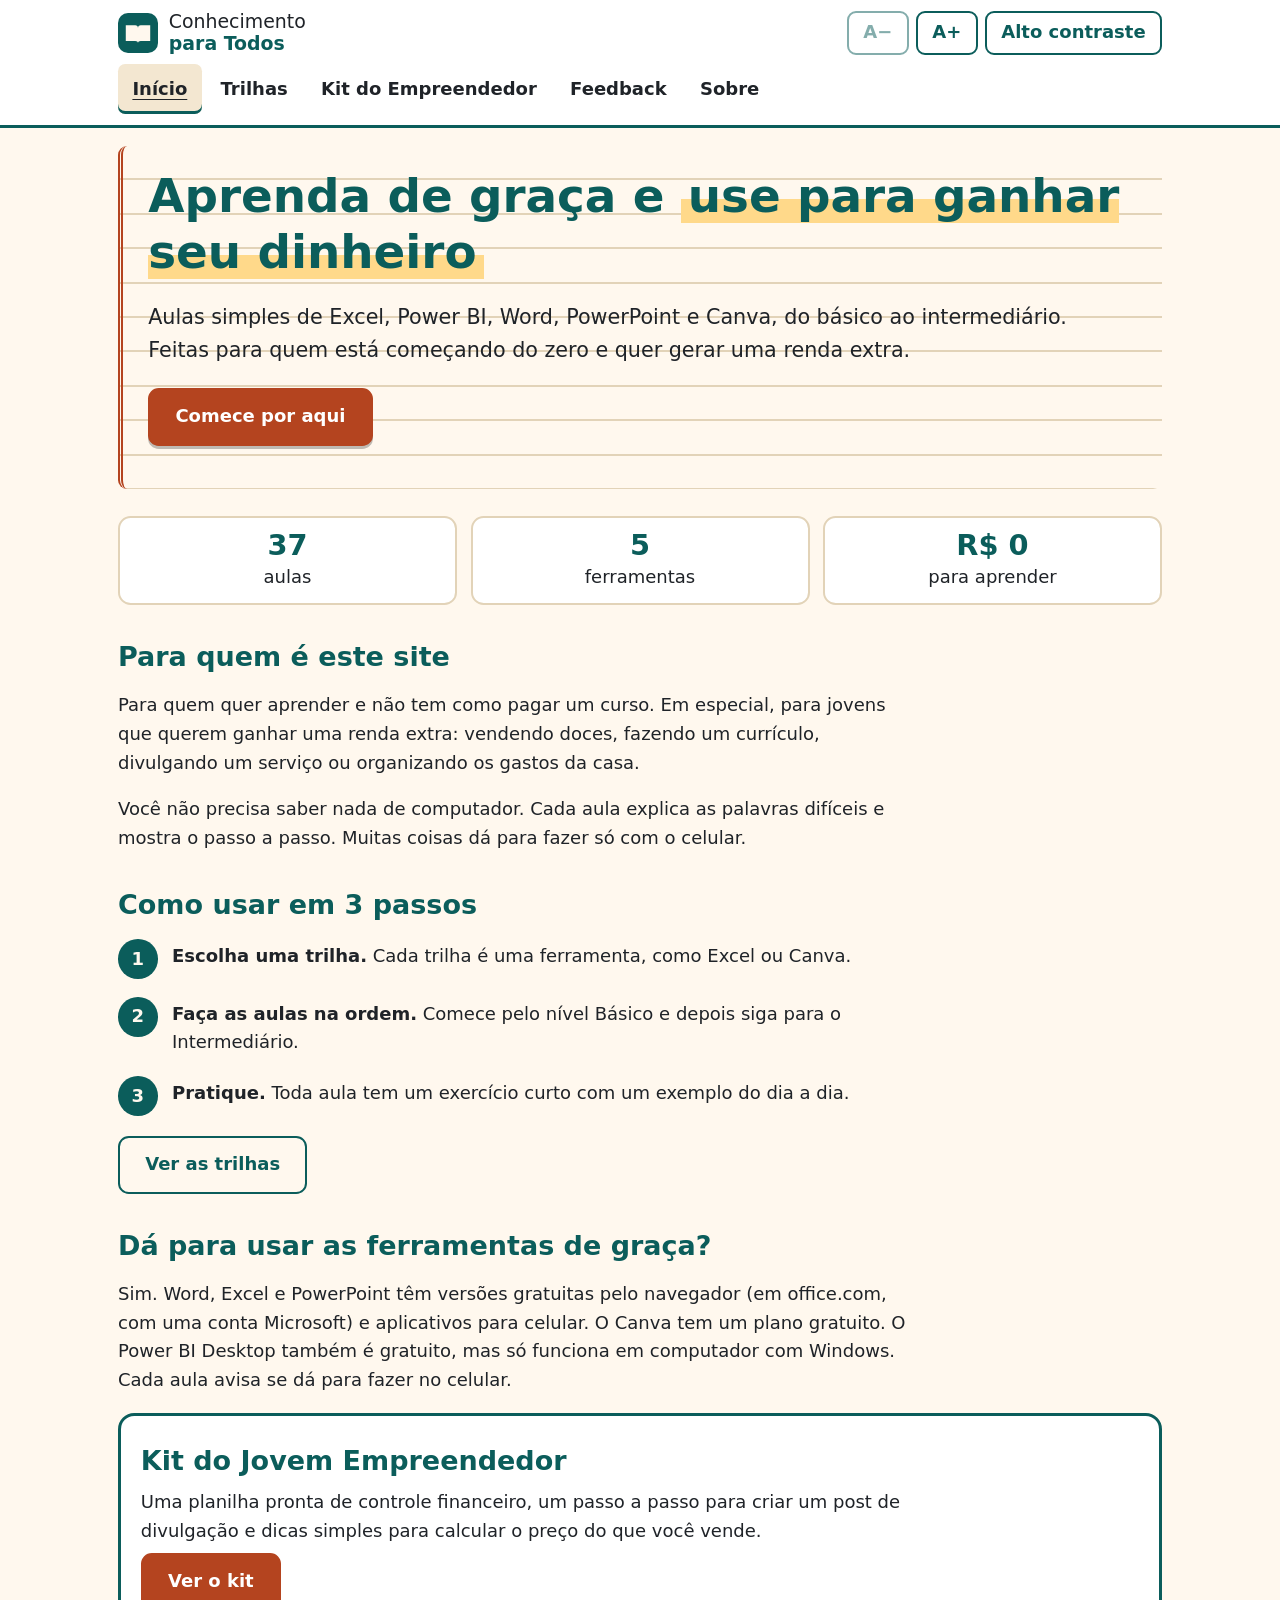
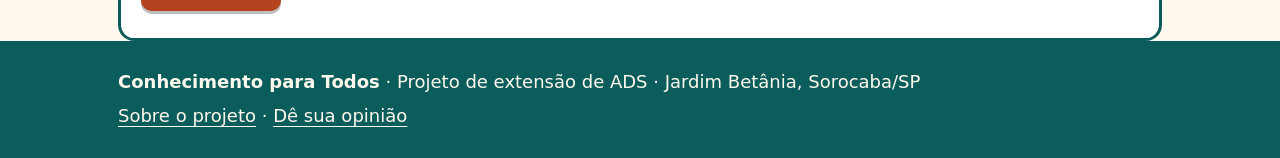
==== index.html @ 68d0511a "Cria a base do site: estilo, menu, acessibilidade e páginas iniciais Co-Authored-By: Claude Sonnet 5" ====
<!DOCTYPE html>
<html lang="pt-BR">
<head>
<meta charset="utf-8">
<meta name="viewport" content="width=device-width, initial-scale=1">
<link rel="icon" href="data:image/svg+xml,%3Csvg xmlns='http://www.w3.org/2000/svg' viewBox='0 0 100 100'%3E%3Ctext y='.9em' font-size='90'%3E%F0%9F%93%92%3C/text%3E%3C/svg%3E">
<link rel="stylesheet" href="css/style.css">
<script src="js/main.js"></script>
<title>Conhecimento para Todos: aulas grátis de Excel, Word, Canva e mais</title>
<meta name="description" content="Aulas gratuitas e em linguagem simples de Excel, Power BI, Word, PowerPoint e Canva para quem quer aprender e gerar renda extra.">
</head>
<body>
<a class="pular" href="#conteudo">Pular para o conteúdo</a>
<header class="topo">
  <div class="wrap topo-in">
    <a class="logo" href="index.html" aria-label="Conhecimento para Todos, página inicial">
      <svg width="40" height="40" viewBox="0 0 36 36" aria-hidden="true"><rect class="a" width="36" height="36" rx="9"/><path class="b" d="M7 11h8.5c1.6 0 2.5.9 2.5 2.4V27c0-1.2-.9-1.9-2.4-1.9H7zM29 11h-8.5C18.9 11 18 11.900 18 13.400V27c0-1.200.9-1.900 2.400-1.900H29z"/></svg>
      <span>Conhecimento <b>para Todos</b></span>
    </a>
    <button type="button" class="menu-btn" aria-expanded="false" aria-controls="menu">Menu</button>
    <div class="ajustes" role="group" aria-label="Ajustes de leitura">
      <button type="button" data-fonte="-" aria-label="Diminuir o tamanho da letra">A−</button>
      <button type="button" data-fonte="+" aria-label="Aumentar o tamanho da letra">A+</button>
      <button type="button" data-contraste aria-pressed="false">Alto contraste</button>
    </div>
    <nav id="menu" class="menu" aria-label="Principal">
      <ul>
        <li><a href="index.html" aria-current="page">Início</a></li>
        <li><a href="trilhas.html">Trilhas</a></li>
        <li><a href="kit-empreendedor.html">Kit do Empreendedor</a></li>
        <li><a href="feedback.html">Feedback</a></li>
        <li><a href="sobre.html">Sobre</a></li>
      </ul>
    </nav>
  </div>
</header>
<main id="conteudo" class="wrap">
  <section class="heroi">
    <h1>Aprenda de graça e <span class="marca">use para ganhar seu dinheiro</span></h1>
    <p class="lead">Aulas simples de Excel, Power BI, Word, PowerPoint e Canva, do básico ao intermediário. Feitas para quem está começando do zero e quer gerar uma renda extra.</p>
    <p><a class="btn" href="trilhas.html">Comece por aqui</a></p>
  </section>

  <ul class="numeros">
    <li><strong>37</strong> aulas</li>
    <li><strong>5</strong> ferramentas</li>
    <li><strong>R$ 0</strong> para aprender</li>
  </ul>

  <section>
    <h2>Para quem é este site</h2>
    <p>Para quem quer aprender e não tem como pagar um curso. Em especial, para jovens que querem ganhar uma renda extra: vendendo doces, fazendo um currículo, divulgando um serviço ou organizando os gastos da casa.</p>
    <p>Você não precisa saber nada de computador. Cada aula explica as palavras difíceis e mostra o passo a passo. Muitas coisas dá para fazer só com o celular.</p>
  </section>

  <section>
    <h2>Como usar em 3 passos</h2>
    <ol class="passos">
      <li><strong>Escolha uma trilha.</strong> Cada trilha é uma ferramenta, como Excel ou Canva.</li>
      <li><strong>Faça as aulas na ordem.</strong> Comece pelo nível Básico e depois siga para o Intermediário.</li>
      <li><strong>Pratique.</strong> Toda aula tem um exercício curto com um exemplo do dia a dia.</li>
    </ol>
    <p><a class="btn btn-sec" href="trilhas.html">Ver as trilhas</a></p>
  </section>

  <section>
    <h2>Dá para usar as ferramentas de graça?</h2>
    <p>Sim. Word, Excel e PowerPoint têm versões gratuitas pelo navegador (em office.com, com uma conta Microsoft) e aplicativos para celular. O Canva tem um plano gratuito. O Power BI Desktop também é gratuito, mas só funciona em computador com Windows. Cada aula avisa se dá para fazer no celular.</p>
  </section>

  <section class="cartao destaque">
    <h2>Kit do Jovem Empreendedor</h2>
    <p>Uma planilha pronta de controle financeiro, um passo a passo para criar um post de divulgação e dicas simples para calcular o preço do que você vende.</p>
    <p><a class="btn" href="kit-empreendedor.html">Ver o kit</a></p>
  </section>
</main>
<footer class="rodape">
  <div class="wrap">
    <p><strong>Conhecimento para Todos</strong> · Projeto de extensão de ADS · Jardim Betânia, Sorocaba/SP</p>
    <p><a href="sobre.html">Sobre o projeto</a> · <a href="feedback.html">Dê sua opinião</a></p>
  </div>
</footer>
</body>
</html>
---- css/style.css ----
/* Conhecimento para Todos — estilo "caderno de bairro" */
:root {
  --fundo: #FFF8EE; --texto: #1F2328; --suave: #4A4640;
  --verde: #0B5D5B; --laranja: #B4441F; --btn-texto: #fff;
  --cartao: #fff; --borda: #E2D3B8; --faixa: #F3E7D1; --foco: #1A4FD6;
  --excel: #1D6F42; --powerbi: #8A6100; --word: #2B579A; --powerpoint: #B7472A; --canva: #6A3FB5;
}
/* Alto contraste: fundo preto, texto branco, destaques em amarelo */
html.alto {
  --fundo: #000; --texto: #fff; --suave: #fff; --verde: #FFE600; --laranja: #FFE600;
  --btn-texto: #000; --cartao: #000; --borda: #fff; --faixa: #000; --foco: #FFE600;
  --excel: #FFE600; --powerbi: #FFE600; --word: #FFE600; --powerpoint: #FFE600; --canva: #FFE600;
}
* { box-sizing: border-box; }
html { font-size: 18px; -webkit-text-size-adjust: 100%; }
html.f1 { font-size: 20.7px; }
html.f2 { font-size: 23.4px; }
body { margin: 0; background: var(--fundo); color: var(--texto); line-height: 1.6;
  font-family: system-ui, "Segoe UI", Roboto, Arial, sans-serif; }
.wrap { max-width: 60rem; margin: 0 auto; padding: 0 1rem; }
main { padding-bottom: 3rem; }
main p, main li { max-width: 70ch; }
h1, h2, h3, h4 { color: var(--verde); line-height: 1.2; }
h1 { font-size: 2rem; margin: 1.5rem 0 .75rem; }
h2 { font-size: 1.5rem; margin: 2rem 0 .6rem; }
h3 { font-size: 1.25rem; margin: 0 0 .5rem; }
h4 { font-size: 1.05rem; margin: 1.1rem 0 .3rem; }
a { color: var(--verde); text-decoration-thickness: 2px; text-underline-offset: .2em; }
html.alto a { text-decoration: underline; }
:focus-visible { outline: 3px solid var(--foco); outline-offset: 3px; }
.lead { font-size: 1.15rem; }
.suave { color: var(--suave); }

/* Pular para o conteúdo */
.pular { position: absolute; left: .5rem; top: -5rem; z-index: 10; padding: .7rem 1rem;
  background: var(--laranja); color: var(--btn-texto); border-radius: .4rem; font-weight: 700; }
.pular:focus { top: .5rem; }

/* Topo e menu */
.topo { background: var(--cartao); border-bottom: 3px solid var(--verde); }
.topo-in { display: flex; flex-wrap: wrap; align-items: center; gap: .5rem 1rem; padding-top: .6rem; padding-bottom: .6rem; }
.logo { display: flex; align-items: center; gap: .6rem; color: var(--texto); text-decoration: none; font-size: 1.05rem; line-height: 1.15; margin-right: auto; }
.logo b { display: block; color: var(--verde); }
.logo .a { fill: var(--verde); }
.logo .b { fill: var(--fundo); }
.menu-btn { display: none; }
.menu { order: 4; width: 100%; }
.menu ul { list-style: none; margin: 0; padding: 0; display: flex; flex-direction: column; }
.menu a { display: block; padding: .6rem .8rem; min-height: 44px; color: var(--texto); font-weight: 600; text-decoration: none; border-radius: .4rem; }
.menu a:hover { background: var(--faixa); }
.menu a[aria-current="page"] { box-shadow: inset 0 -3px var(--verde); background: var(--faixa); text-decoration: underline; }
html.js .menu-btn { display: inline-flex; }
html.js .menu { display: none; }
html.js .menu.aberto { display: block; }
html:not(.js) .ajustes { display: none; }
.ajustes { display: flex; gap: .4rem; flex-wrap: wrap; }
.menu-btn, .ajustes button { min-height: 44px; min-width: 44px; padding: .3rem .8rem; font: inherit; font-weight: 700;
  background: var(--cartao); color: var(--verde); border: 2px solid var(--verde); border-radius: .5rem; cursor: pointer; align-items: center; justify-content: center; }
.ajustes button[aria-pressed="true"] { background: var(--verde); color: var(--fundo); }
[aria-disabled="true"] { opacity: .5; cursor: not-allowed; }
@media (min-width: 48rem) {
  html.js .menu-btn { display: none; }
  html.js .menu, html.js .menu.aberto { display: block; }
  .menu ul { flex-direction: row; flex-wrap: wrap; gap: .25rem; }
  h1 { font-size: 2.6rem; }
}

/* Botões */
.btn { display: inline-flex; align-items: center; justify-content: center; min-height: 44px; padding: .7rem 1.4rem;
  font: inherit; font-weight: 700; text-decoration: none; cursor: pointer; border-radius: .6rem;
  background: var(--laranja); color: var(--btn-texto); border: 2px solid var(--laranja); box-shadow: 0 3px 0 rgba(0,0,0,.25); }
.btn:hover { transform: translateY(-1px); }
.btn-sec { background: transparent; color: var(--verde); border-color: var(--verde); box-shadow: none; }

/* Início: "capa de caderno" */
.heroi { margin: 1rem 0 1.5rem; padding: 1.2rem 1rem 1.4rem 1.4rem; border-left: .3rem double var(--laranja); border-radius: .5rem;
  background: repeating-linear-gradient(to bottom, transparent 0 1.8rem, var(--borda) 1.8rem calc(1.8rem + 2px)); }
html.alto .heroi { background: none; }
.heroi h1 { margin-top: 0; }
.marca { background: linear-gradient(transparent 55%, #FFD98A 55%); padding: 0 .15em; }
html.alto .marca { background: none; text-decoration: underline; }
.numeros { list-style: none; padding: 0; margin: 0 0 1rem; display: grid; gap: .75rem; grid-template-columns: repeat(3, 1fr); }
.numeros li { text-align: center; background: var(--cartao); border: 2px solid var(--borda); border-radius: .7rem; padding: .6rem .3rem; }
.numeros strong { display: block; font-size: 1.6rem; color: var(--verde); line-height: 1.2; }

/* Cartões e grade */
.grade { display: grid; gap: 1rem; grid-template-columns: 1fr; padding: 0; list-style: none; }
@media (min-width: 48rem) { .grade { grid-template-columns: repeat(2, 1fr); } }
.cartao { position: relative; background: var(--cartao); border: 2px solid var(--borda); border-radius: .9rem; padding: 1.1rem; }
.cartao:hover, .cartao:focus-within { border-color: var(--verde); }
.cartao h2, .cartao h3 { margin-top: .5rem; }
.cartao p { margin: .4rem 0; }
.cartao-link::after { content: ""; position: absolute; inset: 0; }
.destaque { border-color: var(--verde); border-width: 3px; }
.selo { display: inline-grid; place-items: center; width: 3rem; height: 3rem; border-radius: .8rem; background: var(--c);
  color: #fff; font-weight: 800; font-size: 1.3rem; }
html.alto .selo { color: #000; }
.selo.excel { --c: var(--excel); } .selo.powerbi { --c: var(--powerbi); } .selo.word { --c: var(--word); }
.selo.powerpoint { --c: var(--powerpoint); } .selo.canva { --c: var(--canva); }
.etiqueta { display: inline-block; padding: .1rem .7rem; border-radius: 2rem; background: var(--faixa);
  border: 1px solid var(--borda); font-size: .85rem; font-weight: 700; color: var(--texto); }
html.alto .etiqueta { border-color: #fff; }

/* Passo a passo com círculos numerados */
.passos { list-style: none; padding: 0; counter-reset: p; }
.passos li { counter-increment: p; position: relative; margin: .9rem 0; padding: .15rem 0 .15rem 3rem; min-height: 2.3rem; }
.passos li::before { content: counter(p); position: absolute; left: 0; top: 0; width: 2.2rem; height: 2.2rem; display: grid;
  place-items: center; border-radius: 50%; background: var(--verde); color: var(--fundo); font-weight: 800; }

/* Aulas */
.sumario { background: var(--cartao); border: 2px solid var(--borda); border-radius: .9rem; padding: .5rem 1.2rem 1rem; }
.sumario h2 { margin-top: .8rem; }
.sumario ul { margin: .3rem 0; padding-left: 1.2rem; }
.sumario a { display: inline-block; padding: .25rem 0; }
.aula { background: var(--cartao); border: 2px solid var(--borda); border-radius: .9rem; padding: 1rem 1.1rem; margin: 1.5rem 0; scroll-margin-top: 1rem; }
.aula > :first-child { margin-top: 0; }
.caixa { border: 1px solid var(--borda); border-left: .5rem solid var(--c, var(--verde)); border-radius: .5rem; padding: .7rem 1rem; margin: 1rem 0; background: var(--fundo); }
.caixa > :first-child { margin-top: 0; } .caixa > :last-child { margin-bottom: 0; }
.caixa h4 { margin: 0 0 .3rem; }
.dica { --c: #B7791F; } .pratique { --c: var(--laranja); } .celular { --c: #2B579A; }
html.alto .caixa { --c: #FFE600; }
.copiar { display: inline-block; min-height: 44px; padding: .6rem 0; font-size: .95rem; }
.tabela-wrap { overflow-x: auto; margin: .8rem 0; }
table { border-collapse: collapse; min-width: 18rem; }
th, td { border: 1px solid var(--borda); padding: .35rem .7rem; text-align: left; }
th { background: var(--faixa); }
code { background: var(--faixa); padding: .05rem .35rem; border-radius: .3rem; font-size: .95em; }

/* Rodapé */
.rodape { background: var(--verde); color: var(--fundo); padding: 1.2rem 0; }
.rodape p { margin: .3rem 0; }
.rodape a { color: inherit; text-decoration: underline; }

@media (prefers-reduced-motion: reduce) {
  * { transition: none !important; animation: none !important; scroll-behavior: auto !important; }
  .btn:hover { transform: none; }
}
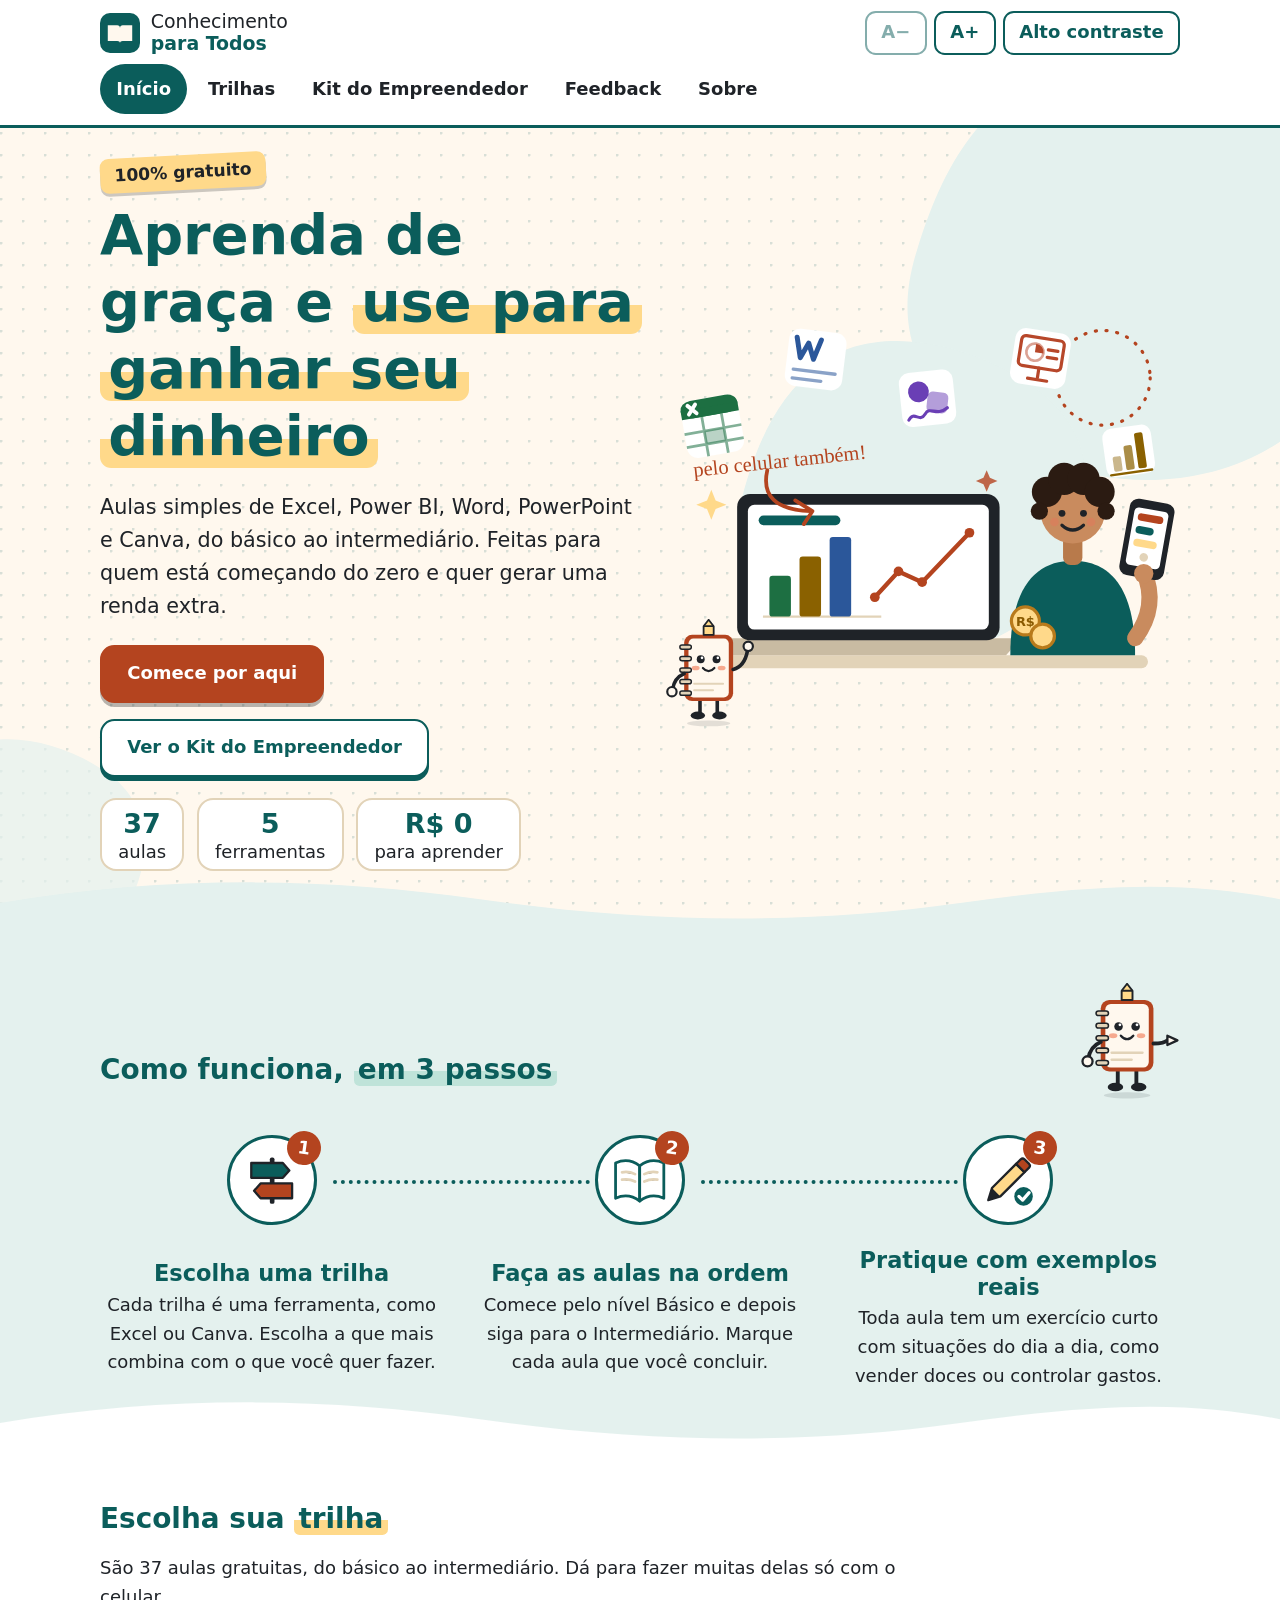
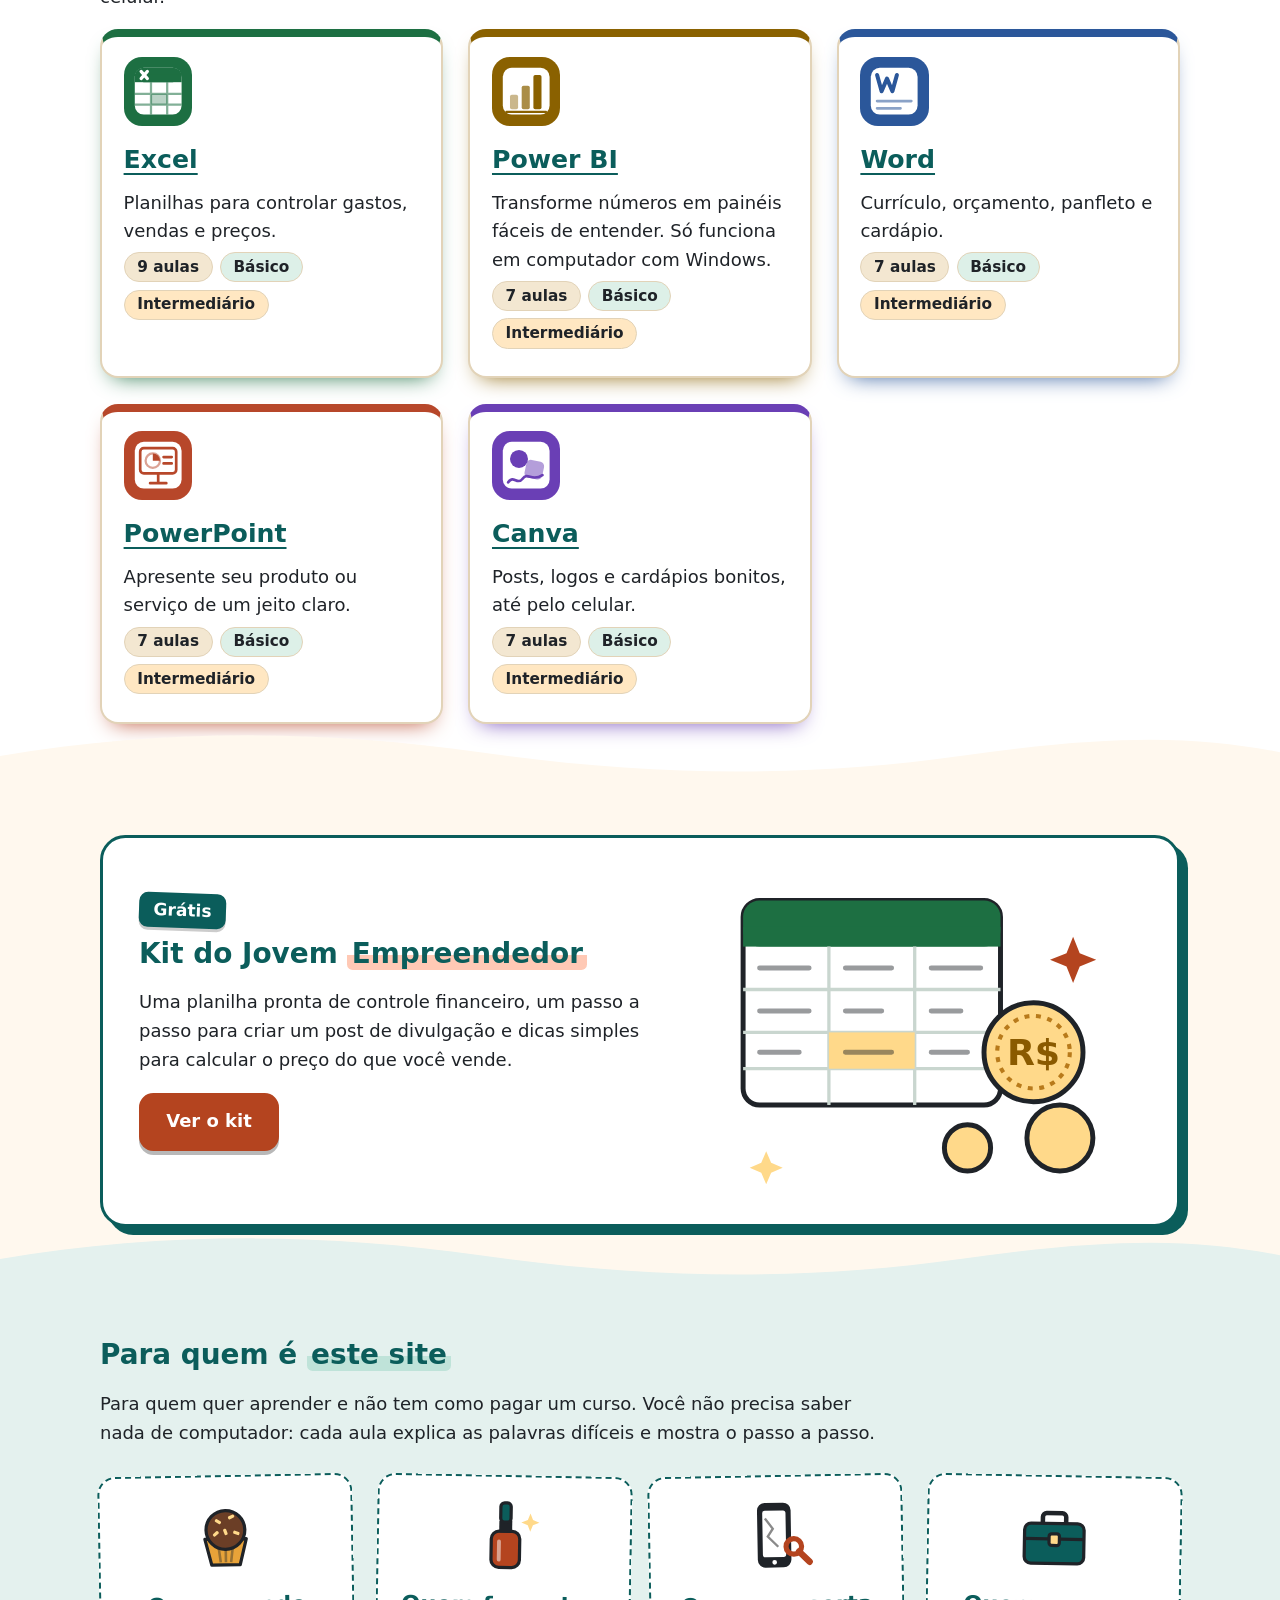
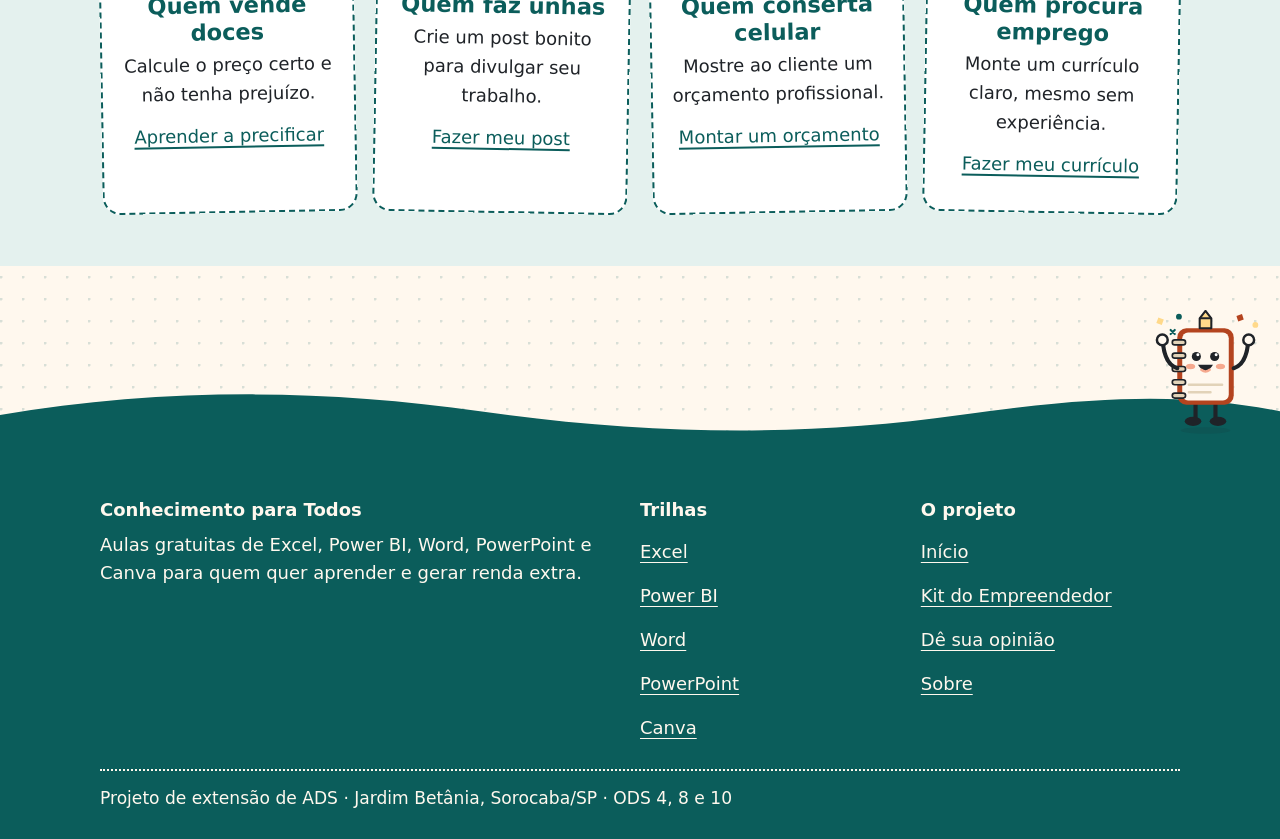
==== commit 1ee13fe3: "Melhora o visual da página inicial Novo sistema visual (papel pontilhado, ondas, marca-texto, adesiv" ====
--- a/index.html
+++ b/index.html
@@ -10,11 +10,46 @@
 <meta name="description" content="Aulas gratuitas e em linguagem simples de Excel, Power BI, Word, PowerPoint e Canva para quem quer aprender e gerar renda extra.">
 </head>
 <body>
+<svg width="0" height="0" style="position:absolute" aria-hidden="true" focusable="false"><defs>
+<g id="m-corpo"><ellipse cx="62" cy="145" rx="30" ry="4" fill="#1F2328" opacity=".12"/>
+<path d="M50 112v20M74 112v20" stroke="#1F2328" stroke-width="5" stroke-linecap="round"/><ellipse cx="47" cy="134" rx="10" ry="5.500" fill="#1F2328"/><ellipse cx="77" cy="134" rx="10" ry="5.500" fill="#1F2328"/>
+<rect x="28" y="22" width="68" height="92" rx="11" fill="#B4441F"/><rect x="34" y="27" width="56" height="82" rx="7" fill="#FFF8EE"/>
+<g fill="#E2D3B8" stroke="#1F2328" stroke-width="2"><rect x="22" y="36" width="16" height="6" rx="3"/><rect x="22" y="52" width="16" height="6" rx="3"/><rect x="22" y="68" width="16" height="6" rx="3"/><rect x="22" y="84" width="16" height="6" rx="3"/><rect x="22" y="100" width="16" height="6" rx="3"/></g>
+<circle cx="51" cy="56" r="5.500" fill="#1F2328"/><circle cx="73" cy="56" r="5.500" fill="#1F2328"/><circle cx="52.800" cy="54" r="1.800" fill="#fff"/><circle cx="74.800" cy="54" r="1.800" fill="#fff"/>
+<ellipse cx="44" cy="68" rx="5.500" ry="3.200" fill="#F6A98E"/><ellipse cx="80" cy="68" rx="5.500" ry="3.200" fill="#F6A98E"/>
+<path d="M42 90h40M42 99h26" stroke="#E2D3B8" stroke-width="3" stroke-linecap="round"/>
+<path d="M55 22V10l7-9 7 9v12z" fill="#FFD98A" stroke="#1F2328" stroke-width="2.500" stroke-linejoin="round"/><path d="M55 10h14" stroke="#1F2328" stroke-width="2.500"/></g>
+<symbol id="mascote-acena" viewBox="0 0 130 150"><use href="#m-corpo"/><path d="M54 68q8 9 16 0" stroke="#1F2328" stroke-width="3" fill="none" stroke-linecap="round"/>
+<path d="M28 76q-14 6-16 22" stroke="#1F2328" stroke-width="5" fill="none" stroke-linecap="round"/><circle cx="11" cy="101" r="6.500" fill="#FFF8EE" stroke="#1F2328" stroke-width="3"/>
+<g class="braco-acena"><path d="M96 70q16-4 20-26" stroke="#1F2328" stroke-width="5" fill="none" stroke-linecap="round"/><circle cx="117" cy="38" r="6.500" fill="#FFF8EE" stroke="#1F2328" stroke-width="3"/></g></symbol>
+<symbol id="mascote-aponta" viewBox="0 0 130 150"><use href="#m-corpo"/><path d="M54 68q8 9 16 0" stroke="#1F2328" stroke-width="3" fill="none" stroke-linecap="round"/>
+<path d="M28 76q-14 6-16 22" stroke="#1F2328" stroke-width="5" fill="none" stroke-linecap="round"/><circle cx="11" cy="101" r="6.500" fill="#FFF8EE" stroke="#1F2328" stroke-width="3"/>
+<path d="M96 78q14 0 18-4" stroke="#1F2328" stroke-width="5" fill="none" stroke-linecap="round"/><path d="M114 68l13 6-13 6z" fill="#FFF8EE" stroke="#1F2328" stroke-width="3" stroke-linejoin="round"/></symbol>
+<symbol id="mascote-comemora" viewBox="0 0 130 150"><use href="#m-corpo"/><path d="M53 66q9 15 18 0z" fill="#1F2328"/><path d="M57 72q5 4 10 0" stroke="#F6A98E" stroke-width="3" fill="none" stroke-linecap="round"/>
+<path d="M28 70q-14-4-17-28" stroke="#1F2328" stroke-width="5" fill="none" stroke-linecap="round"/><circle cx="10" cy="36" r="6.500" fill="#FFF8EE" stroke="#1F2328" stroke-width="3"/><path d="M96 70q14-4 17-28" stroke="#1F2328" stroke-width="5" fill="none" stroke-linecap="round"/><circle cx="114" cy="36" r="6.500" fill="#FFF8EE" stroke="#1F2328" stroke-width="3"/>
+<rect x="4" y="10" width="7" height="7" fill="#FFD98A" transform="rotate(20 7 13)"/><circle cx="30" cy="8" r="3.500" fill="#0B5D5B"/><rect x="100" y="6" width="7" height="7" fill="#B4441F" transform="rotate(-18 103 9)"/><circle cx="122" cy="18" r="3.500" fill="#FFD98A"/><path d="M20 24l5 5M25 24l-5 5" stroke="#0B5D5B" stroke-width="2.500" stroke-linecap="round"/></symbol>
+<symbol id="onda" viewBox="0 0 1440 48" preserveAspectRatio="none"><path d="M0 24C180 -4 360 -4 540 20s360 28 540 4 270-20 360-4V48H0z"/></symbol>
+<symbol id="blob" viewBox="0 0 200 200"><path d="M44 22c30-24 84-12 118 14s30 70 8 104-72 44-112 28S-8 128 6 84C14 58 24 38 44 22z"/></symbol>
+<symbol id="seta" viewBox="0 0 24 40"><path d="M12 3v28M4 24l8 10 8-10" fill="none" stroke="currentColor" stroke-width="4" stroke-linecap="round" stroke-linejoin="round"/></symbol>
+<symbol id="ferr-excel" viewBox="0 0 64 64"><rect x="6" y="6" width="52" height="52" rx="10" fill="#fff"/><rect x="6" y="6" width="52" height="16" rx="10" style="fill:var(--c)"/><rect x="6" y="14" width="52" height="8" style="fill:var(--c)"/><path d="M24 22v36M42 22v36M6 35h52M6 47h52" fill="none" style="stroke:var(--c)" stroke-width="2.500" opacity=".55"/><rect x="24" y="35" width="18" height="12" style="fill:var(--c)" opacity=".3"/><path d="M13 10l7 8M20 10l-7 8" stroke="#fff" stroke-width="3.500" stroke-linecap="round"/></symbol>
+<symbol id="ferr-powerbi" viewBox="0 0 64 64"><rect x="6" y="6" width="52" height="52" rx="10" fill="#fff"/><rect x="14" y="36" width="9" height="16" rx="2" style="fill:var(--c)" opacity=".45"/><rect x="27" y="26" width="9" height="26" rx="2" style="fill:var(--c)" opacity=".72"/><rect x="40" y="14" width="9" height="38" rx="2" style="fill:var(--c)"/><path d="M10 55h44" style="stroke:var(--c)" stroke-width="2.500" stroke-linecap="round"/></symbol>
+<symbol id="ferr-word" viewBox="0 0 64 64"><rect x="6" y="6" width="52" height="52" rx="10" fill="#fff"/><path d="M13 14l5 18 6-14 6 14 5-18" fill="none" style="stroke:var(--c)" stroke-width="4.500" stroke-linecap="round" stroke-linejoin="round" transform="translate(0 0)"/><path d="M13 43h38M13 51h26" style="stroke:var(--c)" stroke-width="3" stroke-linecap="round" opacity=".55"/></symbol>
+<symbol id="ferr-powerpoint" viewBox="0 0 64 64"><rect x="6" y="6" width="52" height="52" rx="10" fill="#fff"/><rect x="12" y="13" width="40" height="28" rx="4" fill="none" style="stroke:var(--c)" stroke-width="3"/><circle cx="26" cy="27" r="8" fill="none" style="stroke:var(--c)" stroke-width="2.500" opacity=".5"/><path d="M26 27V19a8 8 0 0 1 8 8z" style="fill:var(--c)"/><path d="M38 23h9M38 30h9" style="stroke:var(--c)" stroke-width="3" stroke-linecap="round"/><path d="M32 41v9M23 52h18" style="stroke:var(--c)" stroke-width="3" stroke-linecap="round"/></symbol>
+<symbol id="ferr-canva" viewBox="0 0 64 64"><rect x="6" y="6" width="52" height="52" rx="10" fill="#fff"/><circle cx="24" cy="25" r="10" style="fill:var(--c)"/><rect x="31" y="27" width="20" height="20" rx="5" style="fill:var(--c)" opacity=".5" transform="rotate(12 41 37)"/><path d="M12 51c6-9 10 4 16-4s10 4 22-4" fill="none" style="stroke:var(--c)" stroke-width="3" stroke-linecap="round"/></symbol>
+<symbol id="perfil-doces" viewBox="0 0 64 64"><path d="M16 34h32l-5 20H21z" fill="#E8A33A" stroke="#1F2328" stroke-width="2.500" stroke-linejoin="round"/><path d="M26 36l2 16M32 36v16M38 36l-2 16" stroke="#1F2328" stroke-width="2" opacity=".4"/><circle cx="32" cy="27" r="15" fill="#6B3E26" stroke="#1F2328" stroke-width="2.500"/><g fill="#FFD98A"><rect x="24" y="19" width="5" height="2.500" rx="1" transform="rotate(30 26 20)"/><rect x="34" y="16" width="5" height="2.500" rx="1" transform="rotate(-25 36 17)"/><rect x="30" y="27" width="5" height="2.500" rx="1" transform="rotate(70 32 28)"/><rect x="22" y="29" width="5" height="2.500" rx="1" transform="rotate(-40 24 30)"/><rect x="38" y="28" width="5" height="2.500" rx="1" transform="rotate(20 40 29)"/></g></symbol>
+<symbol id="perfil-unhas" viewBox="0 0 64 64"><rect x="22" y="28" width="22" height="28" rx="6" fill="#B4441F" stroke="#1F2328" stroke-width="2.500"/><rect x="28" y="20" width="10" height="9" fill="#1F2328"/><rect x="29" y="6" width="8" height="15" rx="3" fill="#0B5D5B" stroke="#1F2328" stroke-width="2.500"/><path d="M28 36v14" stroke="#fff" stroke-width="3" stroke-linecap="round" opacity=".5"/><path d="M52 14l2 5 5 2-5 2-2 5-2-5-5-2 5-2z" fill="#FFD98A"/></symbol>
+<symbol id="perfil-celular" viewBox="0 0 64 64"><rect x="18" y="6" width="26" height="50" rx="6" fill="#1F2328"/><rect x="22" y="12" width="18" height="36" rx="2" fill="#fff"/><path d="M24 18l6 8-4 6 8 8" stroke="#8A8A8A" stroke-width="1.800" fill="none"/><circle cx="31" cy="52" r="1.800" fill="#fff"/><circle cx="46" cy="40" r="6" fill="none" stroke="#B4441F" stroke-width="4"/><path d="M50 44l8 8" stroke="#B4441F" stroke-width="5" stroke-linecap="round"/></symbol>
+<symbol id="perfil-emprego" viewBox="0 0 64 64"><path d="M23 22v-5a3 3 0 0 1 3-3h12a3 3 0 0 1 3 3v5" fill="none" stroke="#1F2328" stroke-width="3.500"/><rect x="9" y="22" width="46" height="31" rx="5" fill="#0B5D5B" stroke="#1F2328" stroke-width="2.500"/><path d="M9 34h46" stroke="#1F2328" stroke-width="2.500"/><rect x="28" y="30" width="8" height="9" rx="2" fill="#FFD98A" stroke="#1F2328" stroke-width="2.500"/></symbol>
+<symbol id="passo-trilha" viewBox="0 0 64 64"><rect x="30" y="8" width="5" height="50" rx="2" fill="#1F2328"/><path d="M10 14h34l7 8-7 8H10z" fill="#0B5D5B" stroke="#1F2328" stroke-width="2.500" stroke-linejoin="round"/><path d="M54 36H20l-7 8 7 8h34z" fill="#B4441F" stroke="#1F2328" stroke-width="2.500" stroke-linejoin="round"/></symbol>
+<symbol id="passo-aula" viewBox="0 0 64 64"><path d="M6 14c9-4 18-3 26 3v38c-8-6-17-7-26-3z" fill="#fff" stroke="#0B5D5B" stroke-width="3" stroke-linejoin="round"/><path d="M58 14c-9-4-18-3-26 3v38c8-6 17-7 26-3z" fill="#fff" stroke="#0B5D5B" stroke-width="3" stroke-linejoin="round"/><path d="M13 24c5-1 10 0 14 2M13 32c5-1 10 0 14 2M37 26c4-2 9-3 14-2M37 34c4-2 9-3 14-2" stroke="#E2D3B8" stroke-width="3" stroke-linecap="round"/></symbol>
+<symbol id="passo-pratica" viewBox="0 0 64 64"><path d="M10 54l4-13L40 15l9 9-26 26z" fill="#FFD98A" stroke="#1F2328" stroke-width="2.500" stroke-linejoin="round"/><path d="M10 54l4-13 9 9z" fill="#1F2328"/><path d="M40 15l5-5a3 3 0 0 1 4 0l5 5a3 3 0 0 1 0 4l-5 5z" fill="#B4441F" stroke="#1F2328" stroke-width="2.500" stroke-linejoin="round"/><circle cx="48" cy="50" r="10" fill="#0B5D5B"/><path d="M43 50l4 4 7-8" fill="none" stroke="#fff" stroke-width="3.500" stroke-linecap="round" stroke-linejoin="round"/></symbol>
+<symbol id="i-baixar" viewBox="0 0 24 24"><path d="M12 3v12M6.500 10.500L12 16l5.500-5.500M4 20h16" fill="none" stroke="currentColor" stroke-width="2.600" stroke-linecap="round" stroke-linejoin="round"/></symbol>
+</defs></svg>
 <a class="pular" href="#conteudo">Pular para o conteúdo</a>
 <header class="topo">
   <div class="wrap topo-in">
     <a class="logo" href="index.html" aria-label="Conhecimento para Todos, página inicial">
-      <svg width="40" height="40" viewBox="0 0 36 36" aria-hidden="true"><rect class="a" width="36" height="36" rx="9"/><path class="b" d="M7 11h8.5c1.6 0 2.5.9 2.5 2.4V27c0-1.2-.9-1.9-2.4-1.9H7zM29 11h-8.5C18.9 11 18 11.900 18 13.400V27c0-1.200.9-1.900 2.400-1.900H29z"/></svg>
+      <svg width="40" height="40" viewBox="0 0 36 36" aria-hidden="true"><rect class="a" width="36" height="36" rx="9"/><path class="b" d="M7 11h8.5c1.6 0 2.5.9 2.5 2.4V27c0-1.2-.9-1.9-2.4-1.9H7zM29 11h-8.5C18.9 11 18 11.9 18 13.4V27c0-1.2.9-1.9 2.4-1.9H29z"/></svg>
       <span>Conhecimento <b>para Todos</b></span>
     </a>
     <button type="button" class="menu-btn" aria-expanded="false" aria-controls="menu">Menu</button>
@@ -34,50 +69,220 @@
     </nav>
   </div>
 </header>
-<main id="conteudo" class="wrap">
-  <section class="heroi">
-    <h1>Aprenda de graça e <span class="marca">use para ganhar seu dinheiro</span></h1>
-    <p class="lead">Aulas simples de Excel, Power BI, Word, PowerPoint e Canva, do básico ao intermediário. Feitas para quem está começando do zero e quer gerar uma renda extra.</p>
-    <p><a class="btn" href="trilhas.html">Comece por aqui</a></p>
-  </section>
-
-  <ul class="numeros">
-    <li><strong>37</strong> aulas</li>
-    <li><strong>5</strong> ferramentas</li>
-    <li><strong>R$ 0</strong> para aprender</li>
-  </ul>
-
-  <section>
-    <h2>Para quem é este site</h2>
-    <p>Para quem quer aprender e não tem como pagar um curso. Em especial, para jovens que querem ganhar uma renda extra: vendendo doces, fazendo um currículo, divulgando um serviço ou organizando os gastos da casa.</p>
-    <p>Você não precisa saber nada de computador. Cada aula explica as palavras difíceis e mostra o passo a passo. Muitas coisas dá para fazer só com o celular.</p>
-  </section>
-
-  <section>
-    <h2>Como usar em 3 passos</h2>
-    <ol class="passos">
-      <li><strong>Escolha uma trilha.</strong> Cada trilha é uma ferramenta, como Excel ou Canva.</li>
-      <li><strong>Faça as aulas na ordem.</strong> Comece pelo nível Básico e depois siga para o Intermediário.</li>
-      <li><strong>Pratique.</strong> Toda aula tem um exercício curto com um exemplo do dia a dia.</li>
-    </ol>
-    <p><a class="btn btn-sec" href="trilhas.html">Ver as trilhas</a></p>
-  </section>
-
-  <section>
-    <h2>Dá para usar as ferramentas de graça?</h2>
-    <p>Sim. Word, Excel e PowerPoint têm versões gratuitas pelo navegador (em office.com, com uma conta Microsoft) e aplicativos para celular. O Canva tem um plano gratuito. O Power BI Desktop também é gratuito, mas só funciona em computador com Windows. Cada aula avisa se dá para fazer no celular.</p>
-  </section>
-
-  <section class="cartao destaque">
-    <h2>Kit do Jovem Empreendedor</h2>
-    <p>Uma planilha pronta de controle financeiro, um passo a passo para criar um post de divulgação e dicas simples para calcular o preço do que você vende.</p>
-    <p><a class="btn" href="kit-empreendedor.html">Ver o kit</a></p>
-  </section>
+<main id="conteudo">
+
+  <section class="hero">
+    <svg class="blob deco" style="top:-5rem;right:-7rem;width:28rem;height:28rem" viewBox="0 0 200 200" aria-hidden="true"><use href="#blob"/></svg>
+    <svg class="blob deco" style="bottom:-4rem;left:-6rem;width:15rem;height:15rem;opacity:.7" viewBox="0 0 200 200" aria-hidden="true"><use href="#blob"/></svg>
+    <div class="wrap hero-in">
+      <div class="hero-texto">
+        <span class="adesivo">100% gratuito</span>
+        <h1>Aprenda de graça e <span class="marca">use para ganhar seu dinheiro</span></h1>
+        <p class="lead">Aulas simples de Excel, Power BI, Word, PowerPoint e Canva, do básico ao intermediário. Feitas para quem está começando do zero e quer gerar uma renda extra.</p>
+        <div class="botoes">
+          <a class="btn" href="trilhas.html">Comece por aqui</a>
+          <a class="btn btn-sec" href="kit-empreendedor.html">Ver o Kit do Empreendedor</a>
+        </div>
+        <ul class="numeros">
+          <li><strong>37</strong> aulas</li>
+          <li><strong>5</strong> ferramentas</li>
+          <li><strong>R$ 0</strong> para aprender</li>
+        </ul>
+      </div>
+      <div class="hero-arte">
+        <svg class="ilustra" viewBox="0 0 480 380" aria-hidden="true">
+          <use href="#blob" x="36" y="14" width="410" height="350" style="fill:#E4F1EE"/>
+          <circle cx="408" cy="64" r="44" fill="none" stroke="#B4441F" stroke-width="3" stroke-dasharray="1 9" stroke-linecap="round"/>
+          <rect x="30" y="322" width="420" height="12" rx="6" fill="#E2D3B8"/>
+          <!-- notebook com gráficos -->
+          <path d="M46 306h286l-14 16H60z" fill="#C9BBA2"/>
+          <rect x="68" y="172" width="244" height="136" rx="12" fill="#1F2328"/>
+          <rect x="78" y="182" width="224" height="116" rx="6" fill="#fff"/>
+          <rect x="88" y="192" width="76" height="9" rx="4.500" fill="#0B5D5B"/>
+          <path d="M92 286h110" stroke="#E2D3B8" stroke-width="2"/>
+          <rect x="98" y="248" width="20" height="38" rx="3" fill="#1D6F42"/><rect x="126" y="230" width="20" height="56" rx="3" fill="#8A6100"/><rect x="154" y="212" width="20" height="74" rx="3" fill="#2B579A"/>
+          <polyline points="196,268 218,244 240,254 284,208" fill="none" stroke="#B4441F" stroke-width="4" stroke-linecap="round" stroke-linejoin="round"/>
+          <circle cx="196" cy="268" r="4.500" fill="#B4441F"/><circle cx="218" cy="244" r="4.500" fill="#B4441F"/><circle cx="240" cy="254" r="4.500" fill="#B4441F"/><circle cx="284" cy="208" r="4.500" fill="#B4441F"/>
+          <!-- jovem -->
+          <path d="M322 322c0-64 24-88 58-88s58 24 58 88z" fill="#0B5D5B"/>
+          <rect x="371" y="208" width="18" height="30" rx="7" fill="#B87A4B"/>
+          <circle cx="380" cy="188" r="30" fill="#C98B5E"/>
+          <g fill="#2B1B12"><circle cx="356" cy="170" r="14"/><circle cx="372" cy="158" r="15"/><circle cx="390" cy="158" r="15"/><circle cx="405" cy="170" r="14"/><circle cx="349" cy="188" r="8"/><circle cx="411" cy="188" r="8"/></g>
+          <circle cx="370" cy="190" r="3.200" fill="#1F2328"/><circle cx="390" cy="190" r="3.200" fill="#1F2328"/>
+          <path d="M370 201q10 9 20 0" fill="none" stroke="#1F2328" stroke-width="3" stroke-linecap="round"/>
+          <circle cx="363" cy="198" r="4" fill="#E07B5B" opacity=".6"/><circle cx="397" cy="198" r="4" fill="#E07B5B" opacity=".6"/>
+          <path d="M438 306q22-30 8-62" fill="none" stroke="#C98B5E" stroke-width="15" stroke-linecap="round"/>
+          <g transform="rotate(10 448 214)"><rect x="428" y="178" width="42" height="72" rx="8" fill="#1F2328"/><rect x="433" y="186" width="32" height="54" rx="4" fill="#fff"/>
+            <rect x="437" y="191" width="24" height="7" rx="3.500" fill="#B4441F"/><rect x="437" y="203" width="17" height="7" rx="3.500" fill="#0B5D5B"/><rect x="437" y="215" width="22" height="7" rx="3.500" fill="#FFD98A"/><circle cx="449" cy="231" r="4" fill="#E2D3B8"/></g>
+          <circle cx="446" cy="246" r="9" fill="#C98B5E"/>
+          <!-- ferramentas flutuando -->
+          <g class="flutua"><use href="#ferr-excel" x="12" y="76" width="66" height="66" style="--c:#1D6F42" transform="rotate(-10 45 109)"/></g>
+          <g class="flutua f2s"><use href="#ferr-word" x="108" y="14" width="66" height="66" style="--c:#2B579A" transform="rotate(7 141 47)"/></g>
+          <g class="flutua f3s"><use href="#ferr-canva" x="214" y="52" width="62" height="62" style="--c:#6A3FB5" transform="rotate(-6 245 83)"/></g>
+          <g class="flutua"><use href="#ferr-powerpoint" x="318" y="14" width="64" height="64" style="--c:#B7472A" transform="rotate(9 350 46)"/></g>
+          <g class="flutua f2s"><use href="#ferr-powerbi" x="404" y="104" width="56" height="56" style="--c:#8A6100" transform="rotate(-8 432 132)"/></g>
+          <!-- moedas, brilhos e anotação -->
+          <g fill="#FFD98A" stroke="#B87A1B" stroke-width="3"><circle cx="336" cy="290" r="13"/><circle cx="352" cy="304" r="11"/></g>
+          <text x="336" y="295" font-size="12" font-weight="800" text-anchor="middle" fill="#8A5A00">R$</text>
+          <path d="M44 168l4 10 10 4-10 4-4 10-4-10-10-4 10-4z" fill="#FFD98A"/><path d="M300 150l3 7 7 3-7 3-3 7-3-7-7-3 7-3z" fill="#B4441F" opacity=".8"/>
+          <path d="M96 150q-8 36 40 38" fill="none" stroke="#B4441F" stroke-width="3.500" stroke-linecap="round"/><path d="M122 178l16 10-8 12" fill="none" stroke="#B4441F" stroke-width="3.500" stroke-linecap="round" stroke-linejoin="round"/>
+          <text x="28" y="156" font-size="19" fill="#B4441F" font-family="Segoe Print,Bradley Hand,Comic Sans MS,cursive" transform="rotate(-6 28 156)">pelo celular também!</text>
+        </svg>
+        <svg class="mascote" viewBox="0 0 130 150" aria-hidden="true"><use href="#mascote-acena"/></svg>
+      </div>
+    </div>
+  </section>
+
+  <section class="faixa f-claro" id="como">
+    <svg class="onda" viewBox="0 0 1440 48" preserveAspectRatio="none" aria-hidden="true"><use href="#onda"/></svg>
+    <div class="wrap">
+      <div class="como-topo">
+        <h2>Como funciona, <span class="marca marca-verde">em 3 passos</span></h2>
+        <svg class="mascote" viewBox="0 0 130 150" aria-hidden="true"><use href="#mascote-aponta"/></svg>
+      </div>
+      <ol class="como">
+        <li>
+          <span class="ic"><svg viewBox="0 0 64 64" aria-hidden="true"><use href="#passo-trilha"/></svg><span class="num" aria-hidden="true">1</span></span>
+          <div><h3>Escolha uma trilha</h3><p>Cada trilha é uma ferramenta, como Excel ou Canva. Escolha a que mais combina com o que você quer fazer.</p></div>
+        </li>
+        <li>
+          <span class="ic"><svg viewBox="0 0 64 64" aria-hidden="true"><use href="#passo-aula"/></svg><span class="num" aria-hidden="true">2</span></span>
+          <div><h3>Faça as aulas na ordem</h3><p>Comece pelo nível Básico e depois siga para o Intermediário. Marque cada aula que você concluir.</p></div>
+        </li>
+        <li>
+          <span class="ic"><svg viewBox="0 0 64 64" aria-hidden="true"><use href="#passo-pratica"/></svg><span class="num" aria-hidden="true">3</span></span>
+          <div><h3>Pratique com exemplos reais</h3><p>Toda aula tem um exercício curto com situações do dia a dia, como vender doces ou controlar gastos.</p></div>
+        </li>
+      </ol>
+    </div>
+  </section>
+
+  <section class="faixa f-branca" id="trilhas">
+    <svg class="onda" viewBox="0 0 1440 48" preserveAspectRatio="none" aria-hidden="true"><use href="#onda"/></svg>
+    <div class="wrap">
+      <h2>Escolha sua <span class="marca">trilha</span></h2>
+      <p>São 37 aulas gratuitas, do básico ao intermediário. Dá para fazer muitas delas só com o celular.</p>
+      <ul class="cards-trilha cinco">
+        <li class="card-trilha excel">
+          <svg class="ic-ferr deco" viewBox="0 0 64 64" aria-hidden="true"><use href="#ferr-excel"/></svg>
+          <h3><a class="cartao-link" href="excel.html">Excel</a></h3>
+          <p>Planilhas para controlar gastos, vendas e preços.</p>
+          <p class="meta"><span class="etiqueta">9 aulas</span><span class="etiqueta lv-b">Básico</span><span class="etiqueta lv-i">Intermediário</span></p>
+          <p class="prog-card" data-ferr="excel" data-total="9"></p>
+        </li>
+        <li class="card-trilha powerbi">
+          <svg class="ic-ferr deco" viewBox="0 0 64 64" aria-hidden="true"><use href="#ferr-powerbi"/></svg>
+          <h3><a class="cartao-link" href="powerbi.html">Power BI</a></h3>
+          <p>Transforme números em painéis fáceis de entender. Só funciona em computador com Windows.</p>
+          <p class="meta"><span class="etiqueta">7 aulas</span><span class="etiqueta lv-b">Básico</span><span class="etiqueta lv-i">Intermediário</span></p>
+          <p class="prog-card" data-ferr="powerbi" data-total="7"></p>
+        </li>
+        <li class="card-trilha word">
+          <svg class="ic-ferr deco" viewBox="0 0 64 64" aria-hidden="true"><use href="#ferr-word"/></svg>
+          <h3><a class="cartao-link" href="word.html">Word</a></h3>
+          <p>Currículo, orçamento, panfleto e cardápio.</p>
+          <p class="meta"><span class="etiqueta">7 aulas</span><span class="etiqueta lv-b">Básico</span><span class="etiqueta lv-i">Intermediário</span></p>
+          <p class="prog-card" data-ferr="word" data-total="7"></p>
+        </li>
+        <li class="card-trilha powerpoint">
+          <svg class="ic-ferr deco" viewBox="0 0 64 64" aria-hidden="true"><use href="#ferr-powerpoint"/></svg>
+          <h3><a class="cartao-link" href="powerpoint.html">PowerPoint</a></h3>
+          <p>Apresente seu produto ou serviço de um jeito claro.</p>
+          <p class="meta"><span class="etiqueta">7 aulas</span><span class="etiqueta lv-b">Básico</span><span class="etiqueta lv-i">Intermediário</span></p>
+          <p class="prog-card" data-ferr="powerpoint" data-total="7"></p>
+        </li>
+        <li class="card-trilha canva">
+          <svg class="ic-ferr deco" viewBox="0 0 64 64" aria-hidden="true"><use href="#ferr-canva"/></svg>
+          <h3><a class="cartao-link" href="canva.html">Canva</a></h3>
+          <p>Posts, logos e cardápios bonitos, até pelo celular.</p>
+          <p class="meta"><span class="etiqueta">7 aulas</span><span class="etiqueta lv-b">Básico</span><span class="etiqueta lv-i">Intermediário</span></p>
+          <p class="prog-card" data-ferr="canva" data-total="7"></p>
+        </li>
+      </ul>
+    </div>
+  </section>
+
+  <section class="faixa f-creme" id="kit">
+    <svg class="onda" viewBox="0 0 1440 48" preserveAspectRatio="none" aria-hidden="true"><use href="#onda"/></svg>
+    <div class="wrap">
+      <div class="kit-destaque">
+        <div>
+          <span class="adesivo verde">Grátis</span>
+          <h2>Kit do Jovem <span class="marca marca-rosa">Empreendedor</span></h2>
+          <p>Uma planilha pronta de controle financeiro, um passo a passo para criar um post de divulgação e dicas simples para calcular o preço do que você vende.</p>
+          <p><a class="btn" href="kit-empreendedor.html">Ver o kit</a></p>
+        </div>
+        <div class="kit-arte">
+          <svg viewBox="0 0 240 190" aria-hidden="true">
+            <rect x="14" y="16" width="156" height="124" rx="10" fill="#fff" stroke="#1F2328" stroke-width="3"/>
+            <rect x="14" y="16" width="156" height="28" rx="10" fill="#1D6F42"/><rect x="14" y="32" width="156" height="12" fill="#1D6F42"/>
+            <path d="M66 44v96M118 44v96M14 70h156M14 96h156M14 118h156" stroke="#C9D6CF" stroke-width="2"/>
+            <rect x="66" y="96" width="52" height="22" fill="#FFD98A"/>
+            <path d="M24 57h30M76 57h28M128 57h30M76 83h22M128 83h18M76 108h28M128 108h22M24 83h30M24 108h24" stroke="#1F2328" stroke-width="3" stroke-linecap="round" opacity=".45"/>
+            <circle cx="190" cy="108" r="30" fill="#FFD98A" stroke="#1F2328" stroke-width="3"/><circle cx="190" cy="108" r="22" fill="none" stroke="#B87A1B" stroke-width="2.500" stroke-dasharray="3 4"/>
+            <text x="190" y="116" font-size="22" font-weight="800" text-anchor="middle" fill="#8A5A00">R$</text>
+            <circle cx="206" cy="160" r="20" fill="#FFD98A" stroke="#1F2328" stroke-width="3"/><circle cx="150" cy="166" r="14" fill="#FFD98A" stroke="#1F2328" stroke-width="3"/>
+            <path d="M214 38l4 10 10 4-10 4-4 10-4-10-10-4 10-4z" fill="#B4441F"/><path d="M28 168l3 7 7 3-7 3-3 7-3-7-7-3 7-3z" fill="#FFD98A"/>
+          </svg>
+        </div>
+      </div>
+    </div>
+  </section>
+
+  <section class="faixa f-claro" id="para-quem">
+    <svg class="onda" viewBox="0 0 1440 48" preserveAspectRatio="none" aria-hidden="true"><use href="#onda"/></svg>
+    <div class="wrap">
+      <h2>Para quem é <span class="marca marca-verde">este site</span></h2>
+      <p>Para quem quer aprender e não tem como pagar um curso. Você não precisa saber nada de computador: cada aula explica as palavras difíceis e mostra o passo a passo.</p>
+      <ul class="perfis">
+        <li class="perfil">
+          <svg viewBox="0 0 64 64" aria-hidden="true"><use href="#perfil-doces"/></svg>
+          <h3>Quem vende doces</h3>
+          <p>Calcule o preço certo e não tenha prejuízo.</p>
+          <p><a class="cartao-link" href="kit-empreendedor.html#preco">Aprender a precificar</a></p>
+        </li>
+        <li class="perfil">
+          <svg viewBox="0 0 64 64" aria-hidden="true"><use href="#perfil-unhas"/></svg>
+          <h3>Quem faz unhas</h3>
+          <p>Crie um post bonito para divulgar seu trabalho.</p>
+          <p><a class="cartao-link" href="canva.html#canva-post">Fazer meu post</a></p>
+        </li>
+        <li class="perfil">
+          <svg viewBox="0 0 64 64" aria-hidden="true"><use href="#perfil-celular"/></svg>
+          <h3>Quem conserta celular</h3>
+          <p>Mostre ao cliente um orçamento profissional.</p>
+          <p><a class="cartao-link" href="word.html#word-orcamento">Montar um orçamento</a></p>
+        </li>
+        <li class="perfil">
+          <svg viewBox="0 0 64 64" aria-hidden="true"><use href="#perfil-emprego"/></svg>
+          <h3>Quem procura emprego</h3>
+          <p>Monte um currículo claro, mesmo sem experiência.</p>
+          <p><a class="cartao-link" href="word.html#word-curriculo">Fazer meu currículo</a></p>
+        </li>
+      </ul>
+    </div>
+  </section>
+
 </main>
 <footer class="rodape">
+  <svg class="onda" viewBox="0 0 1440 48" preserveAspectRatio="none" aria-hidden="true"><use href="#onda"/></svg>
+  <svg class="mascote" viewBox="0 0 130 150" aria-hidden="true"><use href="#mascote-comemora"/></svg>
   <div class="wrap">
-    <p><strong>Conhecimento para Todos</strong> · Projeto de extensão de ADS · Jardim Betânia, Sorocaba/SP</p>
-    <p><a href="sobre.html">Sobre o projeto</a> · <a href="feedback.html">Dê sua opinião</a></p>
+    <div class="rod-cols">
+      <div>
+        <p class="rod-tit">Conhecimento para Todos</p>
+        <p>Aulas gratuitas de Excel, Power BI, Word, PowerPoint e Canva para quem quer aprender e gerar renda extra.</p>
+      </div>
+      <div>
+        <p class="rod-tit">Trilhas</p>
+        <ul><li><a href="excel.html">Excel</a></li><li><a href="powerbi.html">Power BI</a></li><li><a href="word.html">Word</a></li><li><a href="powerpoint.html">PowerPoint</a></li><li><a href="canva.html">Canva</a></li></ul>
+      </div>
+      <div>
+        <p class="rod-tit">O projeto</p>
+        <ul><li><a href="index.html">Início</a></li><li><a href="kit-empreendedor.html">Kit do Empreendedor</a></li><li><a href="feedback.html">Dê sua opinião</a></li><li><a href="sobre.html">Sobre</a></li></ul>
+      </div>
+    </div>
+    <p class="rod-fim">Projeto de extensão de ADS · Jardim Betânia, Sorocaba/SP · ODS 4, 8 e 10</p>
   </div>
 </footer>
 </body>
--- a/css/style.css
+++ b/css/style.css
@@ -1,28 +1,35 @@
-/* Conhecimento para Todos — estilo "caderno de bairro" */
+/* Conhecimento para Todos: estilo "caderno de bairro" (v2: mais detalhe, ainda leve) */
 :root {
   --fundo: #FFF8EE; --texto: #1F2328; --suave: #4A4640;
   --verde: #0B5D5B; --laranja: #B4441F; --btn-texto: #fff;
   --cartao: #fff; --borda: #E2D3B8; --faixa: #F3E7D1; --foco: #1A4FD6;
+  --verde-claro: #E4F1EE; --amarelo: #FFD98A; --ponto: rgba(11, 93, 91, .16);
   --excel: #1D6F42; --powerbi: #8A6100; --word: #2B579A; --powerpoint: #B7472A; --canva: #6A3FB5;
-}
-/* Alto contraste: fundo preto, texto branco, destaques em amarelo */
+  --raio: 1rem; --sombra: 0 8px 20px -10px rgba(31, 35, 40, .4);
+}
+/* Alto contraste: fundo preto, texto branco, destaques amarelos, sem decoração */
 html.alto {
-  --fundo: #000; --texto: #fff; --suave: #fff; --verde: #FFE600; --laranja: #FFE600;
-  --btn-texto: #000; --cartao: #000; --borda: #fff; --faixa: #000; --foco: #FFE600;
+  --fundo: #000; --texto: #fff; --suave: #fff; --verde: #FFE600; --laranja: #FFE600; --btn-texto: #000;
+  --cartao: #000; --borda: #fff; --faixa: #000; --foco: #FFE600; --verde-claro: #000; --amarelo: #000;
+  --ponto: transparent; --sombra: none;
   --excel: #FFE600; --powerbi: #FFE600; --word: #FFE600; --powerpoint: #FFE600; --canva: #FFE600;
 }
+.excel { --c: var(--excel); } .powerbi { --c: var(--powerbi); } .word { --c: var(--word); }
+.powerpoint { --c: var(--powerpoint); } .canva { --c: var(--canva); }
+
 * { box-sizing: border-box; }
 html { font-size: 18px; -webkit-text-size-adjust: 100%; }
 html.f1 { font-size: 20.7px; }
 html.f2 { font-size: 23.4px; }
-body { margin: 0; background: var(--fundo); color: var(--texto); line-height: 1.6;
-  font-family: system-ui, "Segoe UI", Roboto, Arial, sans-serif; }
-.wrap { max-width: 60rem; margin: 0 auto; padding: 0 1rem; }
+body { margin: 0; color: var(--texto); line-height: 1.6; font-family: system-ui, "Segoe UI", Roboto, Arial, sans-serif;
+  background-color: var(--fundo);
+  background-image: radial-gradient(circle at 1px 1px, var(--ponto) 1.3px, transparent 1.8px); background-size: 22px 22px; }
+.wrap { max-width: 62rem; margin: 0 auto; padding: 0 1rem; }
 main { padding-bottom: 3rem; }
 main p, main li { max-width: 70ch; }
 h1, h2, h3, h4 { color: var(--verde); line-height: 1.2; }
-h1 { font-size: 2rem; margin: 1.5rem 0 .75rem; }
-h2 { font-size: 1.5rem; margin: 2rem 0 .6rem; }
+h1 { font-size: 2rem; margin: 1.2rem 0 .75rem; }
+h2 { font-size: 1.55rem; margin: 2rem 0 .7rem; }
 h3 { font-size: 1.25rem; margin: 0 0 .5rem; }
 h4 { font-size: 1.05rem; margin: 1.1rem 0 .3rem; }
 a { color: var(--verde); text-decoration-thickness: 2px; text-underline-offset: .2em; }
@@ -30,33 +37,33 @@
 :focus-visible { outline: 3px solid var(--foco); outline-offset: 3px; }
 .lead { font-size: 1.15rem; }
 .suave { color: var(--suave); }
-
-/* Pular para o conteúdo */
-.pular { position: absolute; left: .5rem; top: -5rem; z-index: 10; padding: .7rem 1rem;
-  background: var(--laranja); color: var(--btn-texto); border-radius: .4rem; font-weight: 700; }
+.sr-only { position: absolute; width: 1px; height: 1px; overflow: hidden; clip: rect(0 0 0 0); white-space: nowrap; }
+svg { max-width: 100%; }
+
+/* ---------- Pular, topo e menu ---------- */
+.pular { position: absolute; left: .5rem; top: -5rem; z-index: 50; padding: .7rem 1rem; background: var(--laranja);
+  color: var(--btn-texto); border-radius: .4rem; font-weight: 700; }
 .pular:focus { top: .5rem; }
-
-/* Topo e menu */
-.topo { background: var(--cartao); border-bottom: 3px solid var(--verde); }
+.topo { background: var(--cartao); border-bottom: 3px solid var(--verde); position: relative; z-index: 30; }
 .topo-in { display: flex; flex-wrap: wrap; align-items: center; gap: .5rem 1rem; padding-top: .6rem; padding-bottom: .6rem; }
 .logo { display: flex; align-items: center; gap: .6rem; color: var(--texto); text-decoration: none; font-size: 1.05rem; line-height: 1.15; margin-right: auto; }
 .logo b { display: block; color: var(--verde); }
-.logo .a { fill: var(--verde); }
-.logo .b { fill: var(--fundo); }
+.logo .a { fill: var(--verde); } .logo .b { fill: var(--fundo); }
 .menu-btn { display: none; }
 .menu { order: 4; width: 100%; }
 .menu ul { list-style: none; margin: 0; padding: 0; display: flex; flex-direction: column; }
-.menu a { display: block; padding: .6rem .8rem; min-height: 44px; color: var(--texto); font-weight: 600; text-decoration: none; border-radius: .4rem; }
+.menu a { display: block; padding: .6rem .9rem; min-height: 44px; color: var(--texto); font-weight: 600; text-decoration: none; border-radius: 2rem; }
 .menu a:hover { background: var(--faixa); }
-.menu a[aria-current="page"] { box-shadow: inset 0 -3px var(--verde); background: var(--faixa); text-decoration: underline; }
+.menu a[aria-current="page"] { background: var(--verde); color: var(--btn-texto); }
+html.alto .menu a[aria-current="page"] { text-decoration: underline; }
 html.js .menu-btn { display: inline-flex; }
 html.js .menu { display: none; }
 html.js .menu.aberto { display: block; }
 html:not(.js) .ajustes { display: none; }
 .ajustes { display: flex; gap: .4rem; flex-wrap: wrap; }
-.menu-btn, .ajustes button { min-height: 44px; min-width: 44px; padding: .3rem .8rem; font: inherit; font-weight: 700;
-  background: var(--cartao); color: var(--verde); border: 2px solid var(--verde); border-radius: .5rem; cursor: pointer; align-items: center; justify-content: center; }
-.ajustes button[aria-pressed="true"] { background: var(--verde); color: var(--fundo); }
+.menu-btn, .ajustes button { min-height: 44px; min-width: 44px; padding: .3rem .8rem; font: inherit; font-weight: 700; align-items: center; justify-content: center;
+  background: var(--cartao); color: var(--verde); border: 2px solid var(--verde); border-radius: .6rem; cursor: pointer; }
+.ajustes button[aria-pressed="true"] { background: var(--verde); color: var(--btn-texto); }
 [aria-disabled="true"] { opacity: .5; cursor: not-allowed; }
 @media (min-width: 48rem) {
   html.js .menu-btn { display: none; }
@@ -65,73 +72,247 @@
   h1 { font-size: 2.6rem; }
 }
 
-/* Botões */
-.btn { display: inline-flex; align-items: center; justify-content: center; min-height: 44px; padding: .7rem 1.4rem;
-  font: inherit; font-weight: 700; text-decoration: none; cursor: pointer; border-radius: .6rem;
-  background: var(--laranja); color: var(--btn-texto); border: 2px solid var(--laranja); box-shadow: 0 3px 0 rgba(0,0,0,.25); }
-.btn:hover { transform: translateY(-1px); }
-.btn-sec { background: transparent; color: var(--verde); border-color: var(--verde); box-shadow: none; }
-
-/* Início: "capa de caderno" */
-.heroi { margin: 1rem 0 1.5rem; padding: 1.2rem 1rem 1.4rem 1.4rem; border-left: .3rem double var(--laranja); border-radius: .5rem;
-  background: repeating-linear-gradient(to bottom, transparent 0 1.8rem, var(--borda) 1.8rem calc(1.8rem + 2px)); }
-html.alto .heroi { background: none; }
-.heroi h1 { margin-top: 0; }
-.marca { background: linear-gradient(transparent 55%, #FFD98A 55%); padding: 0 .15em; }
+/* ---------- Botões ---------- */
+.btn { display: inline-flex; align-items: center; justify-content: center; gap: .5rem; min-height: 44px; padding: .7rem 1.4rem;
+  font: inherit; font-weight: 700; text-decoration: none; cursor: pointer; border-radius: .8rem;
+  background: var(--laranja); color: var(--btn-texto); border: 2px solid var(--laranja); box-shadow: 0 4px 0 rgba(0, 0, 0, .28);
+  transition: transform .15s, box-shadow .15s; }
+.btn:hover { transform: translateY(-2px); box-shadow: 0 6px 0 rgba(0, 0, 0, .28); }
+.btn:active { transform: translateY(2px); box-shadow: 0 1px 0 rgba(0, 0, 0, .28); }
+.btn-sec { background: var(--cartao); color: var(--verde); border-color: var(--verde); box-shadow: 0 4px 0 var(--verde); }
+.btn-sec:hover { box-shadow: 0 6px 0 var(--verde); }
+.botoes { display: flex; flex-wrap: wrap; gap: .9rem; margin: 1.2rem 0; }
+
+/* ---------- Decoração reutilizável ---------- */
+.marca { background: linear-gradient(transparent 55%, var(--amarelo) 55%); padding: 0 .15em; border-radius: .2em;
+  -webkit-box-decoration-break: clone; box-decoration-break: clone; }
+.marca-verde { background: linear-gradient(transparent 55%, #BFE3D9 55%); }
+.marca-rosa { background: linear-gradient(transparent 55%, #FFC9B5 55%); }
 html.alto .marca { background: none; text-decoration: underline; }
-.numeros { list-style: none; padding: 0; margin: 0 0 1rem; display: grid; gap: .75rem; grid-template-columns: repeat(3, 1fr); }
-.numeros li { text-align: center; background: var(--cartao); border: 2px solid var(--borda); border-radius: .7rem; padding: .6rem .3rem; }
-.numeros strong { display: block; font-size: 1.6rem; color: var(--verde); line-height: 1.2; }
-
-/* Cartões e grade */
-.grade { display: grid; gap: 1rem; grid-template-columns: 1fr; padding: 0; list-style: none; }
-@media (min-width: 48rem) { .grade { grid-template-columns: repeat(2, 1fr); } }
-.cartao { position: relative; background: var(--cartao); border: 2px solid var(--borda); border-radius: .9rem; padding: 1.1rem; }
-.cartao:hover, .cartao:focus-within { border-color: var(--verde); }
-.cartao h2, .cartao h3 { margin-top: .5rem; }
+.adesivo { display: inline-block; transform: rotate(-3deg); background: var(--amarelo); color: #1F2328; padding: .2rem .8rem;
+  border-radius: .5rem; font-weight: 800; font-size: .95rem; box-shadow: 0 3px 0 rgba(0, 0, 0, .2); }
+.adesivo.verde { background: var(--verde); color: var(--btn-texto); transform: rotate(2deg); }
+html.alto .adesivo { background: #000; color: #fff; border: 2px solid #fff; transform: none; box-shadow: none; }
+.anota { font-family: "Segoe Print", "Bradley Hand", "Comic Sans MS", cursive; color: var(--laranja); }
+.mascote { display: block; width: 7rem; height: auto; animation: flutua 3.4s ease-in-out infinite; }
+.braco-acena { transform-box: fill-box; transform-origin: 0 100%; animation: acena 1.3s ease-in-out infinite; }
+@keyframes flutua { 50% { transform: translateY(-7px); } }
+@keyframes acena { 50% { transform: rotate(-14deg); } }
+.flutua { animation: flutua 5s ease-in-out infinite; }
+.flutua.f2s { animation-duration: 6.4s; animation-delay: -2s; }
+.flutua.f3s { animation-duration: 4.4s; animation-delay: -1s; }
+
+/* Faixas de seção com onda em cima */
+.faixa { position: relative; padding: 3.2rem 0 3rem; background: var(--bg, transparent); }
+.f-claro { --bg: var(--verde-claro); }
+.f-branca { --bg: var(--cartao); }
+.f-creme { --bg: var(--fundo); }
+.faixa > .onda { position: absolute; bottom: calc(100% - 1px); left: 0; width: 100%; height: clamp(22px, 4vw, 46px); fill: var(--bg); display: block; }
+.faixa h2:first-child, .faixa .wrap > h2:first-child { margin-top: 0; }
+
+/* Cartões simples (usados em Sobre e em listas curtas) */
+.grade { display: grid; gap: 1.1rem; grid-template-columns: 1fr; padding: 0; list-style: none; }
+@media (min-width: 48rem) { .grade { grid-template-columns: repeat(3, 1fr); } }
+.cartao { position: relative; background: var(--cartao); border: 2px solid var(--borda); border-radius: var(--raio); padding: 1.1rem; box-shadow: var(--sombra); }
+.cartao h2, .cartao h3 { margin-top: .4rem; }
 .cartao p { margin: .4rem 0; }
+
+/* ---------- Início ---------- */
+.hero { position: relative; overflow: hidden; padding: 1.5rem 0 3rem; }
+.hero .wrap { position: relative; z-index: 1; }
+.hero-in { display: grid; gap: 1.2rem; align-items: center; }
+.hero h1 { font-size: 2.2rem; margin: .7rem 0 .8rem; }
+.hero-arte { position: relative; }
+.hero-arte .ilustra { width: 100%; height: auto; display: block; max-width: 34rem; margin: 0 auto; }
+.hero-arte .mascote { position: absolute; left: 0; bottom: -.5rem; width: 5.2rem; }
+.blob { position: absolute; z-index: 0; fill: var(--verde-claro); pointer-events: none; }
+.numeros { list-style: none; padding: 0; margin: 1.2rem 0 0; display: flex; flex-wrap: wrap; gap: .7rem; }
+.numeros li { background: var(--cartao); border: 2px solid var(--borda); border-radius: .9rem; padding: .35rem .9rem; text-align: center; line-height: 1.25; }
+.numeros strong { display: block; font-size: 1.5rem; color: var(--verde); }
+@media (min-width: 56rem) {
+  .hero-in { grid-template-columns: 1.05fr 1fr; }
+  .hero h1 { font-size: 3.1rem; }
+}
+
+.como { list-style: none; margin: 2rem 0 0; padding: 0; display: grid; gap: 1.6rem; }
+.como li { position: relative; display: grid; grid-template-columns: 5rem 1fr; gap: 1rem; align-items: start; }
+.como .ic { position: relative; width: 5rem; height: 5rem; border-radius: 50%; background: var(--cartao); border: 3px solid var(--verde); display: grid; place-items: center; }
+.como .ic svg { width: 3.3rem; height: 3.3rem; }
+.como .num { position: absolute; top: -.4rem; right: -.4rem; width: 1.9rem; height: 1.9rem; border-radius: 50%; background: var(--laranja);
+  color: var(--btn-texto); font-weight: 800; display: grid; place-items: center; transform: rotate(8deg); }
+.como h3 { margin: .2rem 0 .2rem; }
+.como p { margin: 0; }
+.como li:not(:last-child)::after { content: ""; position: absolute; left: 2.5rem; top: 5.3rem; bottom: -1.5rem; border-left: 4px dotted var(--verde); }
+.como-topo { display: flex; align-items: flex-end; justify-content: space-between; gap: 1rem; }
+.como-topo .mascote { width: 5.6rem; flex: none; }
+@media (min-width: 48rem) {
+  .como { grid-template-columns: repeat(3, 1fr); gap: 1.4rem; }
+  .como li { grid-template-columns: 1fr; text-align: center; justify-items: center; }
+  .como li:not(:last-child)::after { left: calc(50% + 3.4rem); top: 2.5rem; bottom: auto; width: calc(100% - 4.8rem); border-left: 0; border-top: 4px dotted var(--verde); }
+}
+
+/* Cards das trilhas */
+.cards-trilha { list-style: none; margin: 0; padding: 0; display: grid; gap: 1.4rem; grid-template-columns: 1fr; }
+@media (min-width: 40rem) { .cards-trilha { grid-template-columns: repeat(2, 1fr); } }
+@media (min-width: 64rem) { .cards-trilha.cinco { grid-template-columns: repeat(3, 1fr); } }
+.card-trilha { position: relative; background: var(--cartao); border: 2px solid var(--borda); border-top: 8px solid var(--c); border-radius: var(--raio);
+  padding: 1.1rem 1.2rem 1.2rem; box-shadow: 0 10px 22px -12px var(--c); transition: transform .2s, box-shadow .2s; }
+.card-trilha:hover, .card-trilha:focus-within { transform: translateY(-5px); box-shadow: 0 18px 28px -12px var(--c); }
+.card-trilha h2, .card-trilha h3 { margin: .7rem 0 .3rem; font-size: 1.4rem; }
+.card-trilha p { margin: .35rem 0; }
+.ic-ferr { display: block; width: 3.8rem; height: 3.8rem; border-radius: 1rem; background: var(--c); padding: .3rem; }
+.meta { display: flex; flex-wrap: wrap; gap: .4rem; margin-top: .7rem; }
+.cartao-link { display: inline-flex; align-items: center; min-height: 44px; }
 .cartao-link::after { content: ""; position: absolute; inset: 0; }
-.destaque { border-color: var(--verde); border-width: 3px; }
-.selo { display: inline-grid; place-items: center; width: 3rem; height: 3rem; border-radius: .8rem; background: var(--c);
-  color: #fff; font-weight: 800; font-size: 1.3rem; }
-html.alto .selo { color: #000; }
-.selo.excel { --c: var(--excel); } .selo.powerbi { --c: var(--powerbi); } .selo.word { --c: var(--word); }
-.selo.powerpoint { --c: var(--powerpoint); } .selo.canva { --c: var(--canva); }
-.etiqueta { display: inline-block; padding: .1rem .7rem; border-radius: 2rem; background: var(--faixa);
-  border: 1px solid var(--borda); font-size: .85rem; font-weight: 700; color: var(--texto); }
-html.alto .etiqueta { border-color: #fff; }
-
-/* Passo a passo com círculos numerados */
-.passos { list-style: none; padding: 0; counter-reset: p; }
-.passos li { counter-increment: p; position: relative; margin: .9rem 0; padding: .15rem 0 .15rem 3rem; min-height: 2.3rem; }
-.passos li::before { content: counter(p); position: absolute; left: 0; top: 0; width: 2.2rem; height: 2.2rem; display: grid;
-  place-items: center; border-radius: 50%; background: var(--verde); color: var(--fundo); font-weight: 800; }
-
-/* Aulas */
-.sumario { background: var(--cartao); border: 2px solid var(--borda); border-radius: .9rem; padding: .5rem 1.2rem 1rem; }
-.sumario h2 { margin-top: .8rem; }
-.sumario ul { margin: .3rem 0; padding-left: 1.2rem; }
-.sumario a { display: inline-block; padding: .25rem 0; }
-.aula { background: var(--cartao); border: 2px solid var(--borda); border-radius: .9rem; padding: 1rem 1.1rem; margin: 1.5rem 0; scroll-margin-top: 1rem; }
+.etiqueta { display: inline-block; padding: .1rem .7rem; border-radius: 2rem; background: var(--faixa); border: 1px solid var(--borda);
+  font-size: .85rem; font-weight: 700; color: var(--texto); }
+.etiqueta.lv-b { background: #DDF0E8; } .etiqueta.lv-i { background: #FFE7C2; }
+html.alto .etiqueta { border-color: #fff; background: #000; }
+.prog-card { margin: .3rem 0 0; font-weight: 700; color: var(--verde); }
+.prog-card:empty { display: none; }
+
+/* Destaque do Kit */
+.kit-destaque { display: grid; gap: 1.2rem; align-items: center; background: var(--cartao); border: 3px solid var(--verde); border-radius: 1.4rem;
+  padding: 1.4rem; box-shadow: 8px 8px 0 var(--verde); }
+.kit-destaque h2 { margin-top: .5rem; }
+.kit-arte svg { width: 100%; height: auto; display: block; max-width: 22rem; margin: 0 auto; }
+@media (min-width: 48rem) { .kit-destaque { grid-template-columns: 1.2fr 1fr; padding: 2rem; } }
+
+/* Para quem é */
+.perfis { list-style: none; padding: 0; margin: 1.5rem 0 0; display: grid; gap: 1.1rem; grid-template-columns: 1fr; }
+@media (min-width: 36rem) { .perfis { grid-template-columns: repeat(2, 1fr); } }
+@media (min-width: 64rem) { .perfis { grid-template-columns: repeat(4, 1fr); } }
+.perfil { position: relative; background: var(--cartao); border: 2px dashed var(--verde); border-radius: var(--raio); padding: 1rem; text-align: center; transition: transform .2s; }
+.perfil:nth-child(odd) { transform: rotate(-1deg); } .perfil:nth-child(even) { transform: rotate(1deg); }
+.perfil:hover, .perfil:focus-within { transform: rotate(0) translateY(-4px); }
+.perfil svg { width: 4.6rem; height: 4.6rem; }
+.perfil h3 { margin: .3rem 0; }
+.perfil p { margin: .3rem auto; }
+
+/* ---------- Cabeçalhos das páginas internas ---------- */
+.capa { position: relative; background: var(--verde-claro); padding: 1.2rem 0 2.6rem; }
+.capa-in { display: grid; gap: 1rem; align-items: center; }
+.capa h1 { margin: .5rem 0; }
+.capa .onda-b { position: absolute; top: calc(100% - 1px); left: 0; width: 100%; height: clamp(22px, 4vw, 44px); fill: var(--verde-claro); transform: scaleY(-1); display: block; }
+.capa.ferr { background: var(--c); color: #fff; }
+.capa.ferr .onda-b { fill: var(--c); }
+.capa.ferr h1, .capa.ferr a { color: #fff; }
+.capa-arte svg { width: 100%; max-width: 16rem; height: auto; display: block; margin: 0 auto; }
+.capa .mascote { width: 6.2rem; margin: 0 auto; }
+@media (min-width: 48rem) { .capa-in { grid-template-columns: 1.5fr 1fr; } }
+.conteudo { padding-top: 2.5rem; }
+
+/* ---------- Trilha de aulas (sumário) ---------- */
+.trilha { background: var(--cartao); border: 2px solid var(--borda); border-top: 8px solid var(--c, var(--verde)); border-radius: var(--raio);
+  padding: .6rem 1.2rem 1.3rem; margin: 0 0 1.5rem; box-shadow: var(--sombra); }
+.trilha h2 { margin: .6rem 0 .3rem; }
+.trilha-nivel { margin: 1rem 0 .2rem; }
+.caminho { list-style: none; margin: 0; padding: 0; }
+.caminho li { position: relative; padding-left: 3.5rem; max-width: none; }
+.caminho li::before { content: ""; position: absolute; left: 1.2rem; top: 50%; height: 100%; width: 0; border-left: 4px dotted var(--borda); }
+.caminho li:last-child::before { display: none; }
+.caminho a { display: flex; align-items: center; min-height: 48px; padding: .1rem 0; font-weight: 600; text-decoration: none; color: var(--texto); }
+.caminho a:hover .nome { text-decoration: underline; }
+.bola { position: absolute; z-index: 1; left: 0; top: 50%; transform: translateY(-50%); width: 2.5rem; height: 2.5rem; border-radius: 50%; display: grid; place-items: center;
+  background: var(--cartao); color: var(--c, var(--verde)); border: 3px solid var(--c, var(--verde)); font-weight: 800; }
+.caminho li.feita .bola { background: var(--c, var(--verde)); color: var(--btn-texto); font-size: 0; }
+.caminho li.feita .bola::before { content: "\2714"; font-size: 1.05rem; }
+
+/* ---------- Aulas ---------- */
+.aula { background: var(--cartao); border: 2px solid var(--borda); border-top: 8px solid var(--c, var(--verde)); border-radius: var(--raio);
+  padding: 1rem 1.1rem 1.1rem; margin: 1.6rem 0; scroll-margin-top: 4.5rem; box-shadow: var(--sombra); }
 .aula > :first-child { margin-top: 0; }
-.caixa { border: 1px solid var(--borda); border-left: .5rem solid var(--c, var(--verde)); border-radius: .5rem; padding: .7rem 1rem; margin: 1rem 0; background: var(--fundo); }
+.aula h3 { font-size: 1.4rem; }
+.passos { list-style: none; padding: 0; margin: 1rem 0; counter-reset: p; }
+.passos li { counter-increment: p; position: relative; margin: 0; padding: .25rem 0 1.4rem 3.7rem; min-height: 2.8rem; }
+.passos li:last-child { padding-bottom: .2rem; }
+.passos li::before { content: counter(p); position: absolute; left: 0; top: 0; width: 2.7rem; height: 2.7rem; display: grid; place-items: center; border-radius: 50%;
+  background: var(--c, var(--verde)); color: var(--btn-texto); font-size: 1.15rem; font-weight: 800; box-shadow: 0 0 0 4px var(--cartao), 0 0 0 6px var(--borda); }
+.passos li::after { content: ""; position: absolute; left: 1.3rem; top: 3rem; bottom: .3rem; width: 3px; background: var(--borda); border-radius: 2px; }
+.passos li:last-child::after { display: none; }
+.caixa { color: var(--texto); border: 1px solid var(--borda); border-left: .5rem solid var(--c2); border-radius: .8rem; padding: .7rem 1rem .8rem; margin: 1.1rem 0; background: var(--bg2); }
 .caixa > :first-child { margin-top: 0; } .caixa > :last-child { margin-bottom: 0; }
-.caixa h4 { margin: 0 0 .3rem; }
-.dica { --c: #B7791F; } .pratique { --c: var(--laranja); } .celular { --c: #2B579A; }
-html.alto .caixa { --c: #FFE600; }
+.caixa h3, .caixa h4 { margin: 0 0 .3rem; font-size: 1.05rem; }
+.caixa h3::before, .caixa h4::before { content: ""; display: inline-block; width: 1.3em; height: 1.3em; vertical-align: -.28em; margin-right: .45rem;
+  background: var(--c2); -webkit-mask: var(--ic) center / contain no-repeat; mask: var(--ic) center / contain no-repeat; }
+.dica { --c2: #8A5A00; --bg2: #FFF4D6;
+  --ic: url("data:image/svg+xml,%3Csvg xmlns='http://www.w3.org/2000/svg' viewBox='0 0 24 24'%3E%3Cpath d='M9 21h6v-1.500H9zM12 2a7 7 0 0 0-4 12.700V17h8v-2.300A7 7 0 0 0 12 2z'/%3E%3C/svg%3E"); }
+.pratique { --c2: var(--laranja); --bg2: #FDE9E1;
+  --ic: url("data:image/svg+xml,%3Csvg xmlns='http://www.w3.org/2000/svg' viewBox='0 0 24 24'%3E%3Cpath d='M3 17.200V21h3.800L18 9.800 14.200 6zM20.700 7a1 1 0 0 0 0-1.400l-2.300-2.300a1 1 0 0 0-1.400 0l-1.800 1.800L18.900 8.800z'/%3E%3C/svg%3E"); }
+.celular { --c2: #2B579A; --bg2: #E6EEF9;
+  --ic: url("data:image/svg+xml,%3Csvg xmlns='http://www.w3.org/2000/svg' viewBox='0 0 24 24'%3E%3Cpath fill-rule='evenodd' d='M8 1h8a2 2 0 0 1 2 2v18a2 2 0 0 1-2 2H8a2 2 0 0 1-2-2V3a2 2 0 0 1 2-2zm0 3v14h8V4zm4 15.500a1 1 0 1 0 0 2 1 1 0 0 0 0-2z'/%3E%3C/svg%3E"); }
+html.alto .caixa { --c2: #FFE600; --bg2: #000; }
+.acoes { display: flex; flex-wrap: wrap; align-items: center; gap: .3rem 1.2rem; margin-top: 1rem; }
 .copiar { display: inline-block; min-height: 44px; padding: .6rem 0; font-size: .95rem; }
+.concluir { min-height: 44px; padding: .5rem 1.1rem; font: inherit; font-weight: 700; color: var(--verde); background: var(--cartao);
+  border: 2px solid var(--verde); border-radius: .8rem; cursor: pointer; }
+.concluir[aria-pressed="true"] { background: var(--verde); color: var(--btn-texto); }
+.barra-prog { position: sticky; top: 0; z-index: 20; background: var(--cartao); border-bottom: 3px solid var(--c, var(--verde)); padding: .35rem 0 .45rem; }
+.barra-prog .wrap { display: flex; align-items: center; gap: .8rem; }
+.barra-prog p { margin: 0; font-size: .9rem; font-weight: 700; white-space: nowrap; }
+.trilho-prog { flex: 1; height: .75rem; background: var(--faixa); border: 1px solid var(--borda); border-radius: 1rem; overflow: hidden; }
+.trilho-prog span { display: block; height: 100%; width: 0; background: var(--c, var(--verde)); transition: width .4s; }
+.tela { margin: 1rem 0; text-align: center; }
+.tela svg { width: 100%; max-width: 27rem; height: auto; border: 2px solid var(--borda); border-radius: .8rem; background: #fff; color: #1F2328; }
 .tabela-wrap { overflow-x: auto; margin: .8rem 0; }
-table { border-collapse: collapse; min-width: 18rem; }
+table { border-collapse: collapse; min-width: 18rem; background: var(--cartao); }
 th, td { border: 1px solid var(--borda); padding: .35rem .7rem; text-align: left; }
 th { background: var(--faixa); }
 code { background: var(--faixa); padding: .05rem .35rem; border-radius: .3rem; font-size: .95em; }
-
-/* Rodapé */
-.rodape { background: var(--verde); color: var(--fundo); padding: 1.2rem 0; }
+html.alto code { border: 1px solid #fff; }
+
+/* ---------- Kit ---------- */
+.kit-cards { display: grid; gap: 1.2rem; margin: 0 0 1rem; }
+.kit-card { position: relative; background: var(--cartao); border: 3px solid var(--verde); border-radius: 1.4rem; padding: 1.1rem 1.3rem 1.3rem; box-shadow: 6px 6px 0 var(--verde); scroll-margin-top: 1rem; }
+.kit-card > h2 { margin-top: .6rem; }
+.kit-card .adesivo { position: absolute; top: -.9rem; left: 1.1rem; }
+.baixar { display: flex; align-items: center; gap: 1rem; background: var(--laranja); color: var(--btn-texto); text-decoration: none; border-radius: 1.2rem;
+  padding: 1rem 1.3rem; box-shadow: 0 6px 0 rgba(0, 0, 0, .28); transition: transform .15s; }
+.baixar:hover { transform: translateY(-2px); }
+.baixar svg { width: 3rem; height: 3rem; flex: none; }
+.baixar strong { display: block; font-size: 1.3rem; line-height: 1.2; }
+.baixar span { font-size: .95rem; }
+.esquema { list-style: none; padding: 0; margin: 1.2rem 0; display: grid; gap: .5rem; grid-template-columns: 1fr; justify-items: stretch; }
+.esquema li { max-width: none; }
+.esquema .item { background: var(--cartao); border: 3px solid var(--c, var(--verde)); border-radius: var(--raio); padding: .8rem 1rem; text-align: center; }
+.esquema .valor { display: block; font-size: 1.9rem; font-weight: 800; color: var(--verde); line-height: 1.2; }
+.esquema .rotulo { font-weight: 700; }
+.esquema .seta { display: grid; place-items: center; color: var(--laranja); }
+.esquema .seta svg { width: 1.6rem; height: 2.4rem; }
+@media (min-width: 40rem) {
+  .esquema { grid-template-columns: 1fr auto 1fr auto 1fr; align-items: center; }
+  .esquema .seta svg { transform: rotate(-90deg); width: 2.4rem; height: 1.6rem; }
+}
+.fluxo-passos { margin-top: 1.5rem; }
+
+/* ---------- Rodapé ---------- */
+.rodape { position: relative; background: var(--verde); color: var(--fundo); padding: 2rem 0 1.2rem; margin-top: 6.5rem; }
+.rodape > .onda { position: absolute; bottom: calc(100% - 1px); left: 0; width: 100%; height: clamp(22px, 4vw, 46px); fill: var(--verde); display: block; }
+.rodape .mascote { position: absolute; right: 1rem; bottom: calc(100% + 2px); width: 6rem; z-index: 2; }
 .rodape p { margin: .3rem 0; }
 .rodape a { color: inherit; text-decoration: underline; }
+.rod-cols { display: grid; gap: 1.2rem; grid-template-columns: 1fr 1fr; margin: 1rem 0; }
+.rod-tit { font-weight: 800; margin: 0 0 .2rem; }
+.rodape ul { list-style: none; padding: 0; margin: 0; }
+.rodape li a { display: inline-flex; align-items: center; min-height: 44px; }
+.rod-fim { border-top: 2px dotted currentColor; padding-top: .8rem; font-size: .95rem; }
+@media (min-width: 48rem) { .rod-cols { grid-template-columns: 2fr 1fr 1fr; } }
+
+/* ---------- Aparecer ao rolar ---------- */
+html.js .revela { opacity: 0; transform: translateY(16px); transition: opacity .6s ease, transform .6s ease; }
+html.js .revela.vis { opacity: 1; transform: none; }
 
 @media (prefers-reduced-motion: reduce) {
   * { transition: none !important; animation: none !important; scroll-behavior: auto !important; }
-  .btn:hover { transform: none; }
-}
+  html.js .revela { opacity: 1; transform: none; }
+  .btn:hover, .baixar:hover, .card-trilha:hover { transform: none; }
+}
+
+/* ---------- Alto contraste: esconde decorações e texturas ---------- */
+html.alto body { background-image: none; }
+html.alto .deco, html.alto .onda, html.alto .onda-b, html.alto .blob, html.alto .mascote, html.alto .ic-ferr,
+html.alto .perfil svg, html.alto .como .ic svg, html.alto .kit-arte, html.alto .capa-arte { display: none !important; }
+html.alto .capa.ferr { background: #000; color: #fff; border-bottom: 3px solid #FFE600; }
+html.alto .capa.ferr h1, html.alto .capa.ferr a { color: var(--verde); }
+html.alto .card-trilha, html.alto .aula, html.alto .kit-card, html.alto .kit-destaque, html.alto .trilha { box-shadow: none; }
+html.alto .baixar svg { display: block; }
